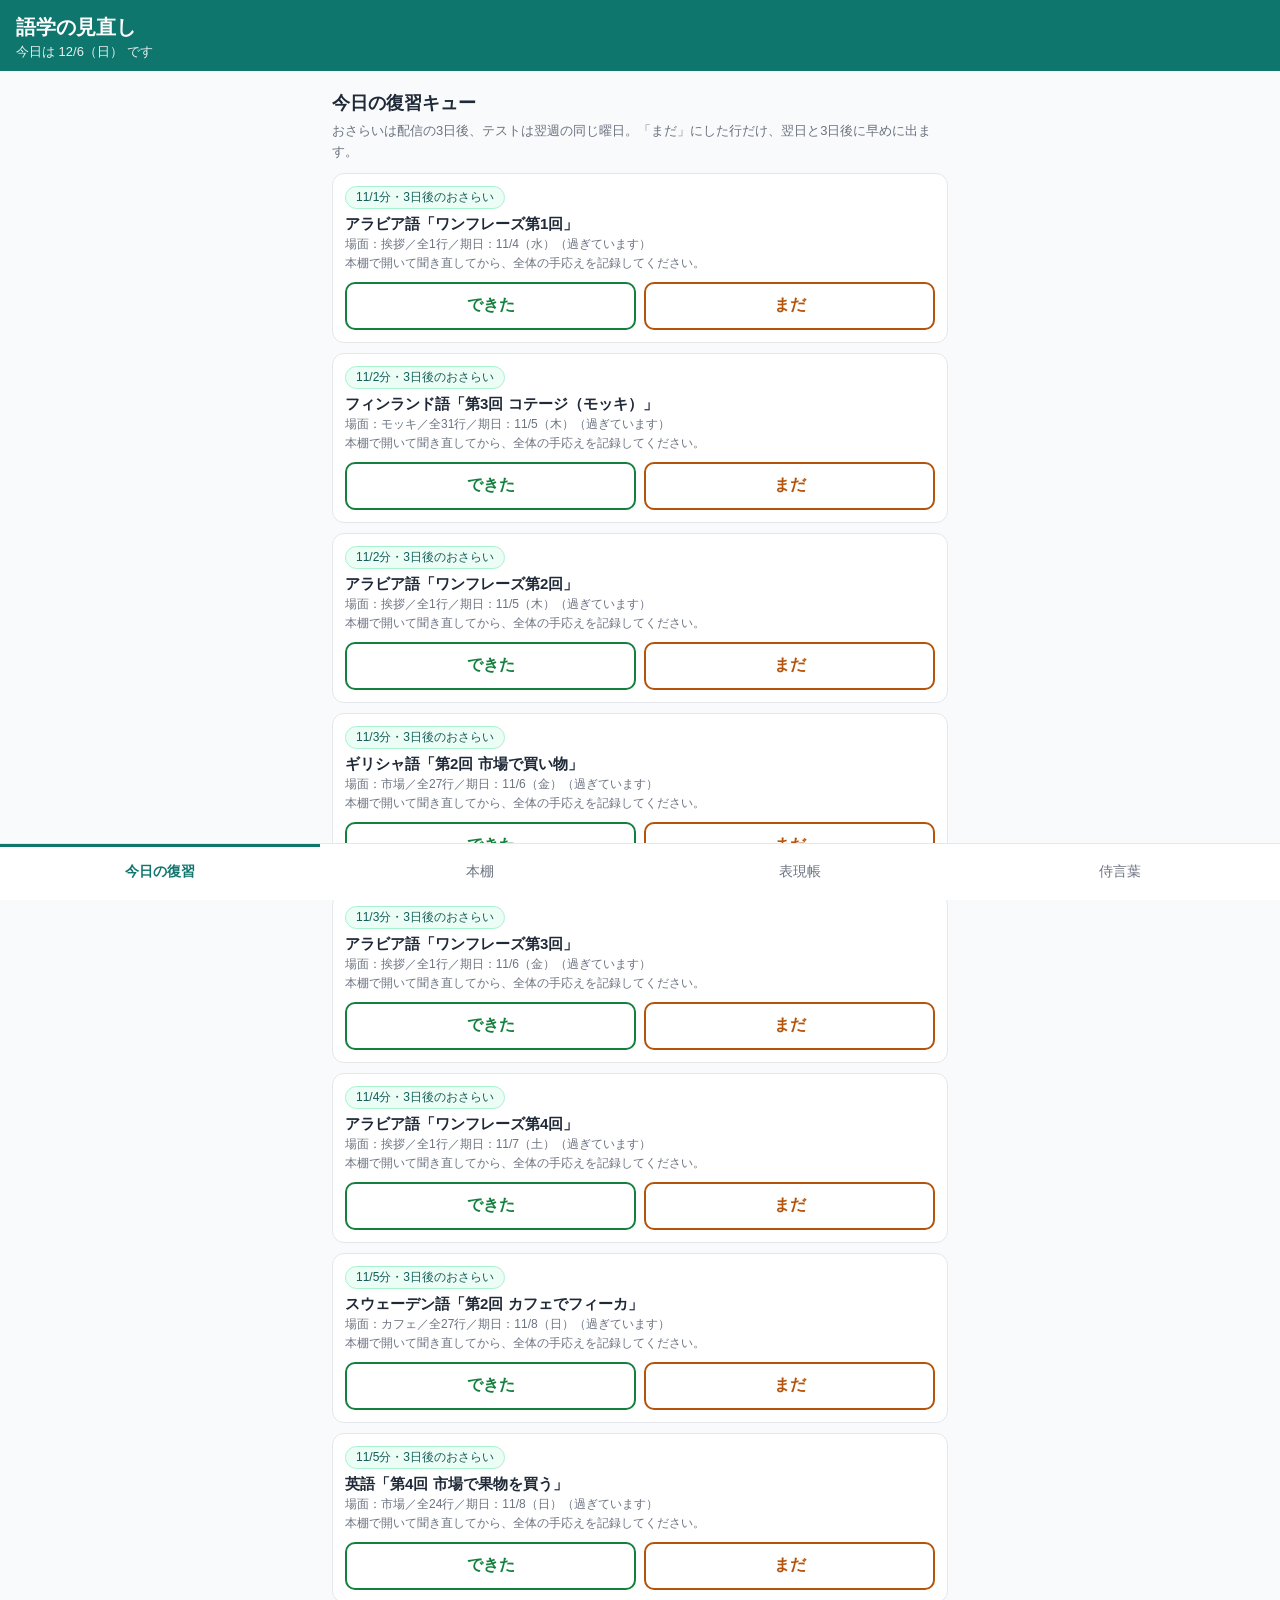
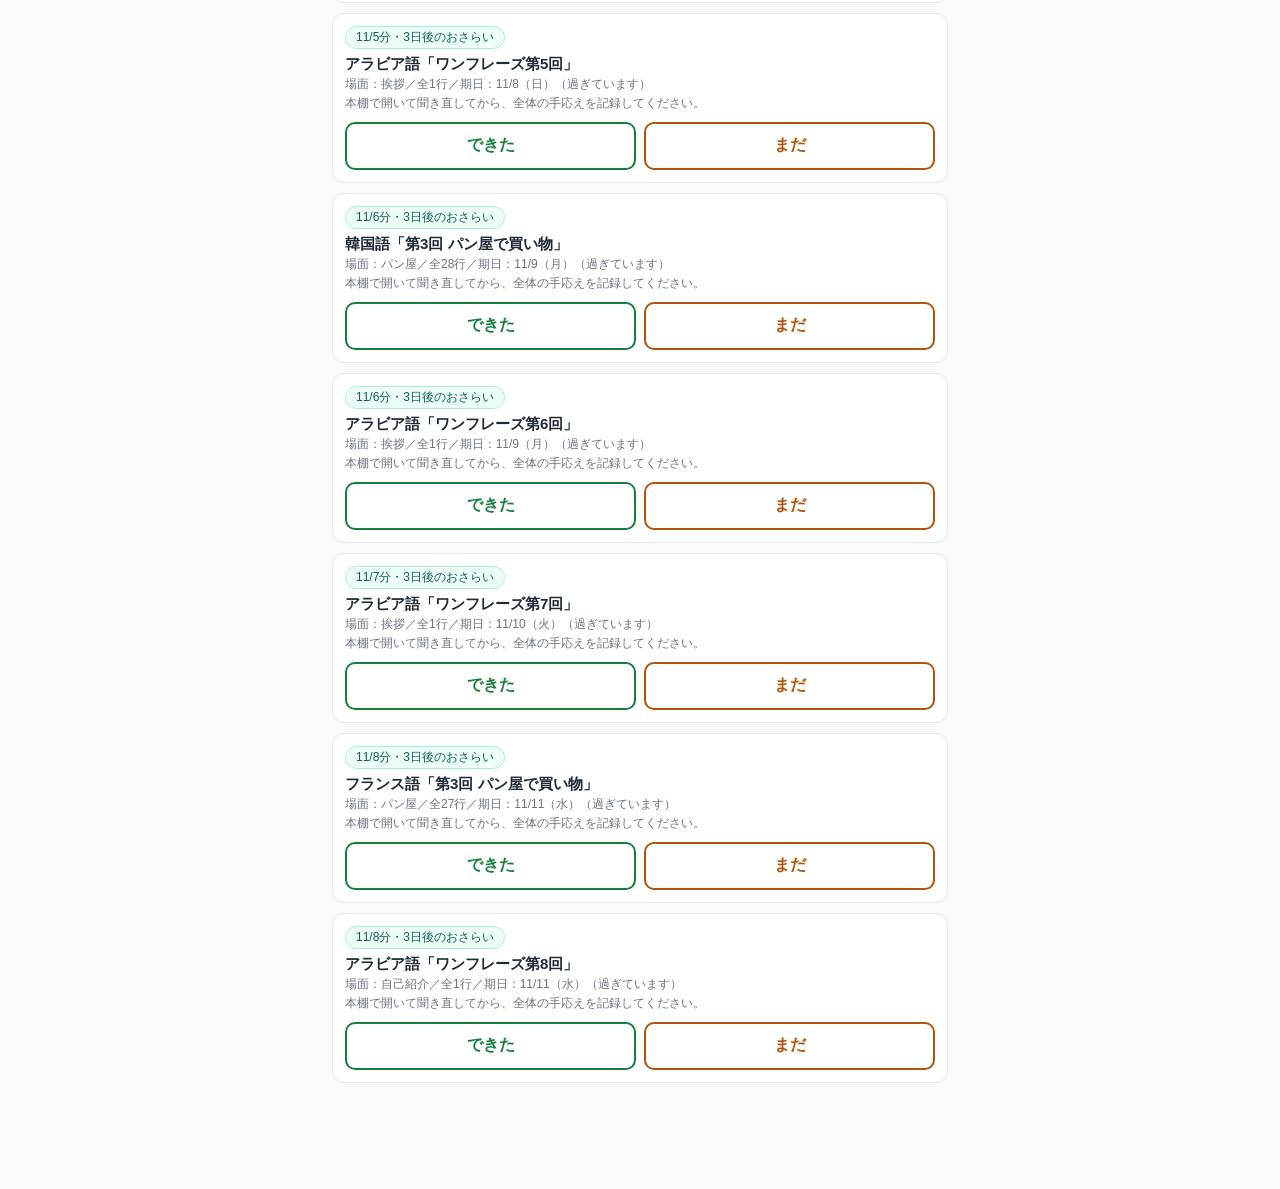
==== language-review/index.html @ 33067d28 "語学の見直しアプリ（PWA）フェーズ1を公開" ====
<!DOCTYPE html>
<html lang="ja">
<head>
<meta charset="UTF-8">
<meta name="viewport" content="width=device-width, initial-scale=1, viewport-fit=cover">
<title>語学の見直し</title>
<meta name="theme-color" content="#0f766e">
<link rel="manifest" href="manifest.webmanifest">
<link rel="icon" type="image/svg+xml" href="icons/icon.svg">
<link rel="apple-touch-icon" href="icons/icon.svg">
<link rel="stylesheet" href="style.css">
</head>
<body>
<header class="app-header">
  <h1>語学の見直し</h1>
  <p id="today-label" class="today-label"></p>
</header>

<main id="main">
  <!-- 1. 今日の復習キュー -->
  <section id="view-queue" class="view">
    <h2>今日の復習キュー</h2>
    <p class="hint">おさらいは配信の3日後、テストは翌週の同じ曜日。「まだ」にした行だけ、翌日と3日後に早めに出ます。</p>
    <div id="queue-list"></div>
  </section>

  <!-- 2. 本棚 -->
  <section id="view-shelf" class="view" hidden>
    <div id="shelf-list"></div>
    <div id="episode-detail" hidden></div>
  </section>

  <!-- 3. 表現帳 -->
  <section id="view-phrases" class="view" hidden>
    <h2>表現帳</h2>
    <div class="filters">
      <label>言語
        <select id="filter-lang"></select>
      </label>
      <label class="check">
        <input type="checkbox" id="filter-mistakes"> 間違えた物だけ
      </label>
    </div>
    <p id="phrases-count" class="hint"></p>
    <div id="phrases-list"></div>
  </section>

  <!-- 4. 侍言葉コーナー -->
  <section id="view-samurai" class="view" hidden>
    <h2>侍言葉コーナー</h2>
    <p class="hint">13言語の枠とは別のお楽しみ。江戸時代の武士の言葉を、少しずつ。</p>

    <article class="card">
      <h3>第1回 「上様（うえさま）」</h3>
      <p><strong>意味：</strong>将軍や主君への、敬った呼びかけ。今の言葉なら「将軍様」に近いけれど、それより一段と丁寧で、身分がはっきり分かれていた時代の言葉です。</p>
      <p><strong>時代背景：</strong>江戸時代は身分の社会。将軍は特別な存在で、家臣でも直接名前を呼ぶことはなく、「上様」と呼びました。誰に何と言うかで、その人の立場が分かる時代だったのです。</p>
      <p><strong>『暴れん坊将軍』では：</strong>徳川吉宗は普段、「徳田新之助（とくだ しんのすけ）」として町に紛れています。正体を知る者だけが「上様」と呼ぶので、正体が割れる場面でこの一言が出ると、ぐっと盛り上がります。</p>
    </article>

    <article class="card">
      <h3>「ござる」の話</h3>
      <p>「ござる」の元は「御座る（ござる）」＝「ある・いる」の丁寧な言い方。今の「ございます」は、この流れの子孫です。</p>
      <p>覚える変換は1つだけ：<strong>「です」→「でござる」</strong>。たとえば「私です」→「拙者（せっしゃ）でござる」。これだけで侍っぽく聞こえます。</p>
      <table class="conv">
        <tr><th>今の言葉</th><th>侍言葉</th></tr>
        <tr><td>私</td><td>拙者（せっしゃ）</td></tr>
        <tr><td>です</td><td>〜でござる</td></tr>
        <tr><td>ありがとう</td><td>かたじけない</td></tr>
        <tr><td>承知しました</td><td>御意（ぎょい）</td></tr>
        <tr><td>申し訳ない</td><td>面目ない（めんぼくない）</td></tr>
      </table>
      <p class="hint">※ 今知られている侍言葉の形は、時代劇やアニメが様式化した型も大きいです。本物の江戸の書き言葉は「候文（そうろうぶん）」といって、「〜に候」が基本でした。</p>
    </article>
  </section>
</main>

<nav class="tabbar">
  <button data-tab="queue" class="tab active">今日の復習</button>
  <button data-tab="shelf" class="tab">本棚</button>
  <button data-tab="phrases" class="tab">表現帳</button>
  <button data-tab="samurai" class="tab">侍言葉</button>
</nav>

<script src="data.js"></script>
<script src="app.js"></script>
<script>
if ("serviceWorker" in navigator) {
  window.addEventListener("load", function () {
    navigator.serviceWorker.register("sw.js").catch(function () { /* 登録できなくてもアプリは動く */ });
  });
}
</script>
</body>
</html>
---- language-review/style.css ----
/* 語学の見直しアプリ（フェーズ1）モバイル優先の素朴なCSS */
:root {
  --teal: #0f766e;
  --teal-dark: #115e59;
  --ok: #15803d;
  --mada: #b45309;
  --ink: #1f2937;
  --sub: #6b7280;
  --line: #e5e7eb;
  --bg: #f9fafb;
  --card: #ffffff;
}
* { box-sizing: border-box; }
html, body { margin: 0; padding: 0; }
body {
  font-family: -apple-system, "Hiragino Kaku Gothic ProN", "Noto Sans JP", sans-serif;
  color: var(--ink);
  background: var(--bg);
  -webkit-text-size-adjust: 100%;
}
.app-header {
  background: var(--teal);
  color: #fff;
  padding: 14px 16px 10px;
  position: sticky; top: 0; z-index: 5;
}
.app-header h1 { font-size: 20px; margin: 0; }
.today-label { margin: 2px 0 0; font-size: 13px; opacity: .9; }
main {
  max-width: 640px;
  margin: 0 auto;
  padding: 12px 12px 96px;
}
.view h2 { font-size: 18px; margin: 8px 0 6px; }
.hint { color: var(--sub); font-size: 13px; line-height: 1.6; margin: 4px 0 10px; }
.card, .qitem, .ep-row, .phrase-row, .line-row {
  background: var(--card);
  border: 1px solid var(--line);
  border-radius: 12px;
  padding: 12px;
  margin-bottom: 10px;
}
.card h3 { margin: 0 0 8px; font-size: 16px; }
.card p { line-height: 1.7; font-size: 14px; margin: 6px 0; }
.reason {
  display: inline-block;
  background: #ecfdf5;
  color: var(--teal-dark);
  border: 1px solid #a7f3d0;
  border-radius: 999px;
  padding: 2px 10px;
  font-size: 12px;
  margin-bottom: 6px;
}
.reason.weak { background: #fffbeb; border-color: #fde68a; color: #92400e; }
.q-title { font-weight: 700; font-size: 15px; }
.q-text { font-size: 16px; line-height: 1.6; margin: 4px 0; }
.q-ja { color: var(--sub); font-size: 14px; }
.q-meta { color: var(--sub); font-size: 12px; margin-top: 2px; }
.mark-btns { display: flex; gap: 8px; margin-top: 10px; }
button.ok, button.mada {
  flex: 1;
  min-height: 48px;
  font-size: 16px;
  font-weight: 700;
  border-radius: 10px;
  border: 2px solid;
  background: #fff;
  cursor: pointer;
}
button.ok { color: var(--ok); border-color: var(--ok); }
button.mada { color: var(--mada); border-color: var(--mada); }
button.ok:active { background: #f0fdf4; }
button.mada:active { background: #fffbeb; }
.badge {
  display: inline-block; font-size: 12px; border-radius: 999px;
  padding: 1px 8px; border: 1px solid var(--line); color: var(--sub);
  vertical-align: middle;
}
.badge.ok { color: var(--ok); border-color: var(--ok); }
.badge.mada { color: var(--mada); border-color: var(--mada); }
.badge.done { color: var(--teal-dark); border-color: var(--teal); }
.lang-head { font-size: 16px; margin: 16px 0 8px; }
.ep-row { cursor: pointer; width: 100%; text-align: left; font: inherit; }
.ep-row .ep-title { font-weight: 700; font-size: 15px; }
.ep-row .ep-meta { color: var(--sub); font-size: 12px; margin-top: 2px; }
.back-btn {
  min-height: 44px; padding: 0 16px; font-size: 15px;
  border-radius: 10px; border: 1px solid var(--line); background: #fff;
  cursor: pointer; margin-bottom: 10px;
}
audio { width: 100%; margin: 8px 0 4px; }
.line-row .sp { font-weight: 700; color: var(--teal-dark); font-size: 13px; }
.line-row .tx { font-size: 16px; line-height: 1.6; }
.line-row .ja { color: var(--sub); font-size: 14px; }
.line-row .mark-btns button { min-height: 40px; font-size: 14px; }
.filters { display: flex; gap: 14px; align-items: center; flex-wrap: wrap; margin-bottom: 8px; }
.filters select {
  min-height: 44px; font-size: 15px; border-radius: 8px;
  border: 1px solid var(--line); background: #fff; padding: 0 8px;
}
.filters .check { font-size: 15px; display: flex; align-items: center; gap: 6px; min-height: 44px; }
.filters .check input { width: 22px; height: 22px; }
table.conv { border-collapse: collapse; width: 100%; margin: 8px 0; font-size: 14px; }
table.conv th, table.conv td { border: 1px solid var(--line); padding: 6px 8px; text-align: left; }
table.conv th { background: #f3f4f6; }
.empty {
  text-align: center; color: var(--sub); padding: 28px 12px;
  background: var(--card); border: 1px dashed var(--line); border-radius: 12px;
  line-height: 1.8;
}
.tabbar {
  position: fixed; left: 0; right: 0; bottom: 0;
  display: flex;
  background: #fff;
  border-top: 1px solid var(--line);
  padding-bottom: env(safe-area-inset-bottom);
  z-index: 10;
}
.tabbar .tab {
  flex: 1;
  min-height: 56px;
  border: none; background: none;
  font-size: 14px; color: var(--sub);
  cursor: pointer;
}
.tabbar .tab.active { color: var(--teal); font-weight: 700; box-shadow: inset 0 3px 0 var(--teal); }
[dir="rtl-text"] { unicode-bidi: plaintext; }
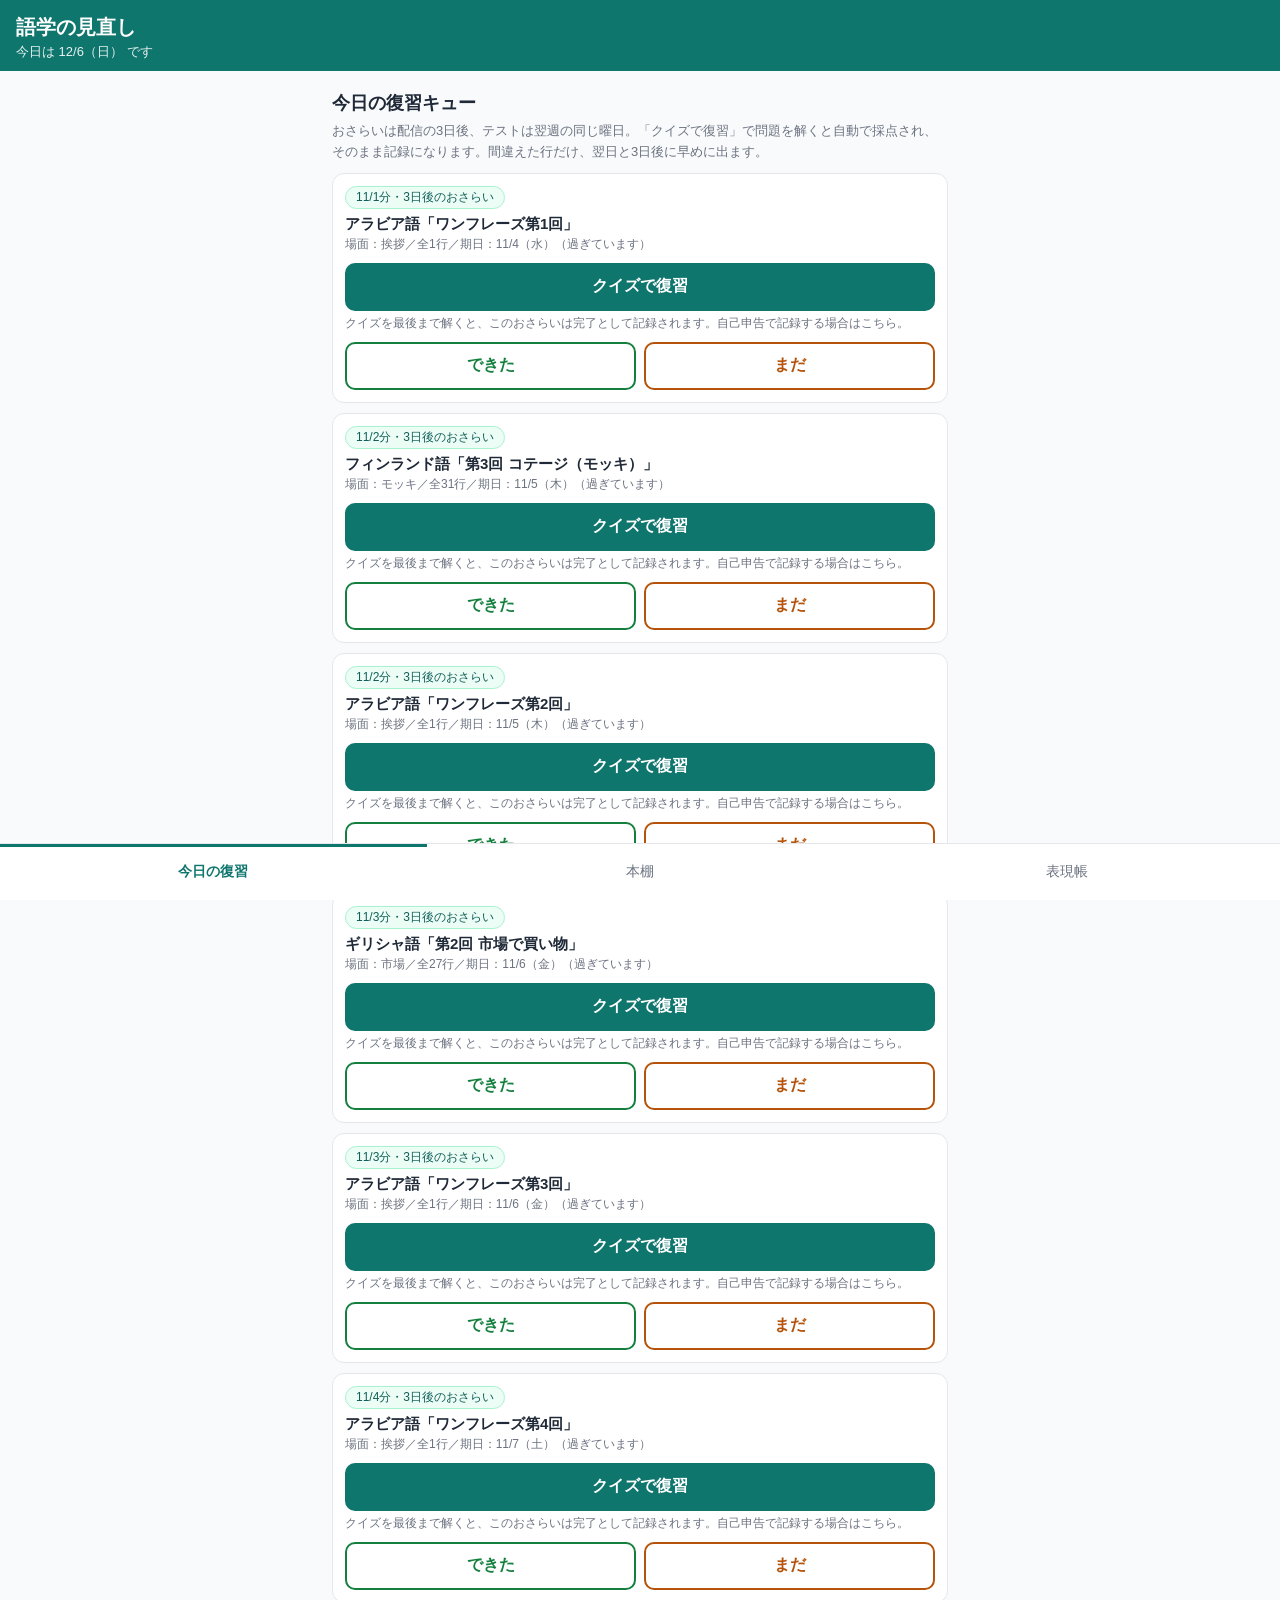
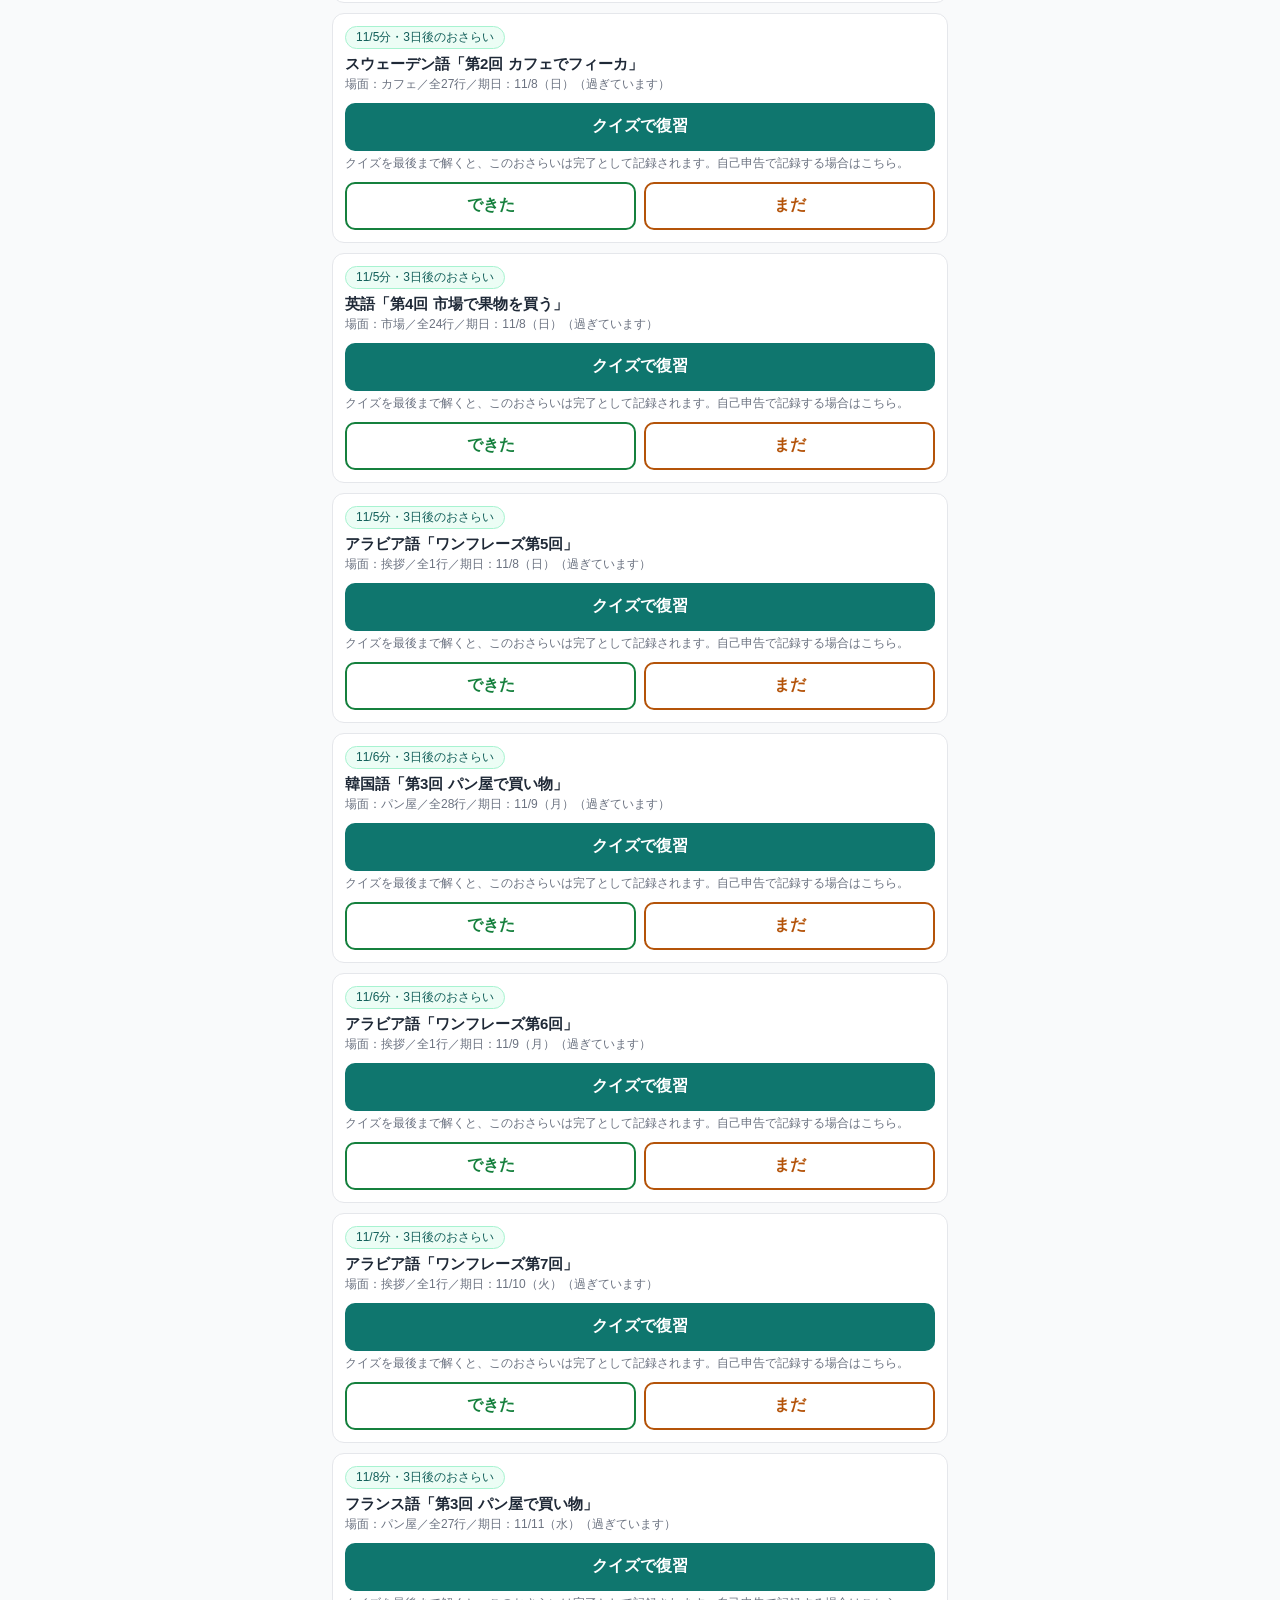
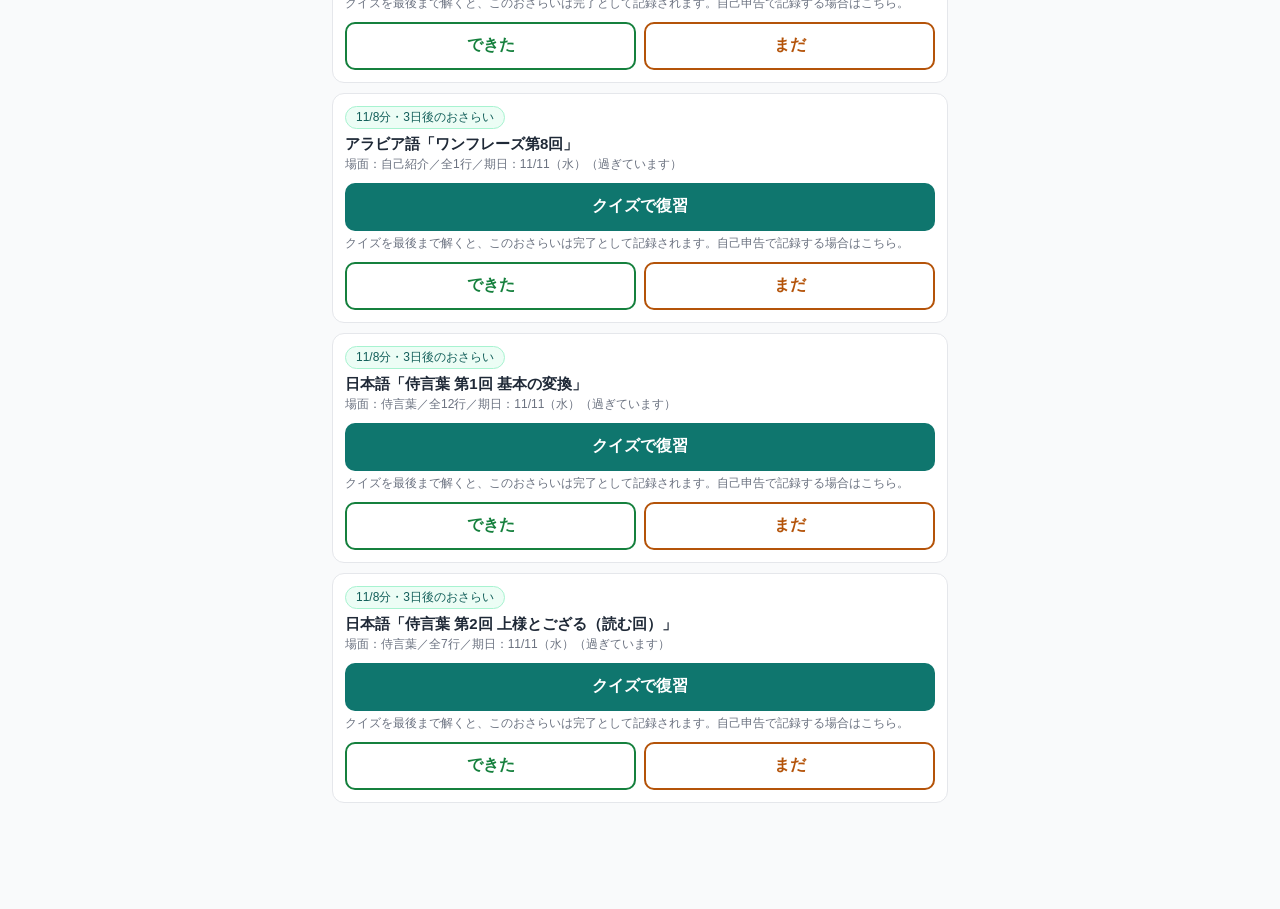
==== commit 568def58: "語学の見直しアプリ v3：自動クイズと自動採点、読み上げ、侍言葉を本棚へ" ====
--- a/language-review/index.html
+++ b/language-review/index.html
@@ -20,7 +20,7 @@
   <!-- 1. 今日の復習キュー -->
   <section id="view-queue" class="view">
     <h2>今日の復習キュー</h2>
-    <p class="hint">おさらいは配信の3日後、テストは翌週の同じ曜日。「まだ」にした行だけ、翌日と3日後に早めに出ます。</p>
+    <p class="hint">おさらいは配信の3日後、テストは翌週の同じ曜日。「クイズで復習」で問題を解くと自動で採点され、そのまま記録になります。間違えた行だけ、翌日と3日後に早めに出ます。</p>
     <div id="queue-list"></div>
   </section>
 
@@ -45,32 +45,9 @@
     <div id="phrases-list"></div>
   </section>
 
-  <!-- 4. 侍言葉コーナー -->
-  <section id="view-samurai" class="view" hidden>
-    <h2>侍言葉コーナー</h2>
-    <p class="hint">13言語の枠とは別のお楽しみ。江戸時代の武士の言葉を、少しずつ。</p>
-
-    <article class="card">
-      <h3>第1回 「上様（うえさま）」</h3>
-      <p><strong>意味：</strong>将軍や主君への、敬った呼びかけ。今の言葉なら「将軍様」に近いけれど、それより一段と丁寧で、身分がはっきり分かれていた時代の言葉です。</p>
-      <p><strong>時代背景：</strong>江戸時代は身分の社会。将軍は特別な存在で、家臣でも直接名前を呼ぶことはなく、「上様」と呼びました。誰に何と言うかで、その人の立場が分かる時代だったのです。</p>
-      <p><strong>『暴れん坊将軍』では：</strong>徳川吉宗は普段、「徳田新之助（とくだ しんのすけ）」として町に紛れています。正体を知る者だけが「上様」と呼ぶので、正体が割れる場面でこの一言が出ると、ぐっと盛り上がります。</p>
-    </article>
-
-    <article class="card">
-      <h3>「ござる」の話</h3>
-      <p>「ござる」の元は「御座る（ござる）」＝「ある・いる」の丁寧な言い方。今の「ございます」は、この流れの子孫です。</p>
-      <p>覚える変換は1つだけ：<strong>「です」→「でござる」</strong>。たとえば「私です」→「拙者（せっしゃ）でござる」。これだけで侍っぽく聞こえます。</p>
-      <table class="conv">
-        <tr><th>今の言葉</th><th>侍言葉</th></tr>
-        <tr><td>私</td><td>拙者（せっしゃ）</td></tr>
-        <tr><td>です</td><td>〜でござる</td></tr>
-        <tr><td>ありがとう</td><td>かたじけない</td></tr>
-        <tr><td>承知しました</td><td>御意（ぎょい）</td></tr>
-        <tr><td>申し訳ない</td><td>面目ない（めんぼくない）</td></tr>
-      </table>
-      <p class="hint">※ 今知られている侍言葉の形は、時代劇やアニメが様式化した型も大きいです。本物の江戸の書き言葉は「候文（そうろうぶん）」といって、「〜に候」が基本でした。</p>
-    </article>
+  <!-- 4. クイズ -->
+  <section id="view-quiz" class="view" hidden>
+    <div id="quiz-box"></div>
   </section>
 </main>
 
@@ -78,7 +55,6 @@
   <button data-tab="queue" class="tab active">今日の復習</button>
   <button data-tab="shelf" class="tab">本棚</button>
   <button data-tab="phrases" class="tab">表現帳</button>
-  <button data-tab="samurai" class="tab">侍言葉</button>
 </nav>
 
 <script src="data.js"></script>
--- a/language-review/style.css
+++ b/language-review/style.css
@@ -126,3 +126,62 @@
 }
 .tabbar .tab.active { color: var(--teal); font-weight: 700; box-shadow: inset 0 3px 0 var(--teal); }
 [dir="rtl-text"] { unicode-bidi: plaintext; }
+
+/* ---------- v3：クイズと読み上げ ---------- */
+.q-actions { margin: 10px 0 4px; }
+.quiz-btn {
+  min-height: 48px; width: 100%;
+  font-size: 16px; font-weight: 700;
+  color: #fff; background: var(--teal);
+  border: none; border-radius: 10px; cursor: pointer;
+}
+.quiz-btn:active { background: var(--teal-dark); }
+button.speak-btn {
+  border: 1px solid var(--line); background: #fff; border-radius: 999px;
+  min-width: 36px; min-height: 36px; font-size: 16px; cursor: pointer;
+  vertical-align: middle; padding: 2px 6px;
+}
+.quiz-head {
+  display: flex; align-items: center; gap: 12px;
+  font-size: 14px; color: var(--sub); margin: 6px 0 2px;
+}
+.quiz-head .quiz-quit {
+  margin-left: auto; min-height: 36px; padding: 0 12px;
+  border: 1px solid var(--line); background: #fff; border-radius: 8px;
+  font-size: 13px; color: var(--sub); cursor: pointer;
+}
+.quiz-title { font-weight: 700; font-size: 15px; margin-bottom: 10px; }
+.q-kind { color: var(--teal-dark); font-weight: 700; font-size: 14px; margin: 10px 0 6px; }
+.q-prompt { font-size: 19px; line-height: 1.6; margin: 6px 0 12px; }
+.options { display: flex; flex-direction: column; gap: 8px; }
+.opt-btn {
+  min-height: 52px; padding: 10px 12px; text-align: left;
+  font-size: 16px; line-height: 1.5;
+  background: var(--card); border: 2px solid var(--line); border-radius: 10px;
+  cursor: pointer; font: inherit;
+}
+.opt-btn.correct { border-color: var(--ok); background: #f0fdf4; }
+.opt-btn.wrong { border-color: #dc2626; background: #fef2f2; }
+.opt-btn:disabled { cursor: default; opacity: .85; }
+.feedback {
+  margin-top: 14px; border-radius: 12px; padding: 12px;
+  border: 1px solid var(--line); background: var(--card);
+}
+.feedback.good { border-color: var(--ok); background: #f0fdf4; }
+.feedback.bad { border-color: #fde68a; background: #fffbeb; }
+.fb-msg { font-weight: 700; font-size: 17px; margin-bottom: 6px; }
+.fb-line { font-size: 16px; line-height: 1.6; }
+.fb-line .ja, .feedback .ja { color: var(--sub); font-size: 14px; }
+.order-answer, .order-pool {
+  display: flex; flex-wrap: wrap; gap: 8px; align-items: center;
+  min-height: 52px; padding: 8px; margin-bottom: 10px;
+  border: 1px dashed var(--line); border-radius: 10px; background: var(--card);
+}
+.order-pool { border-style: solid; }
+.chip {
+  min-height: 44px; padding: 6px 14px; font-size: 16px;
+  border: 2px solid var(--teal); color: var(--teal-dark);
+  background: #fff; border-radius: 999px; cursor: pointer; font: inherit;
+}
+.chip.placed { background: var(--teal); color: #fff; }
+.quiz-score { font-size: 20px; font-weight: 700; }
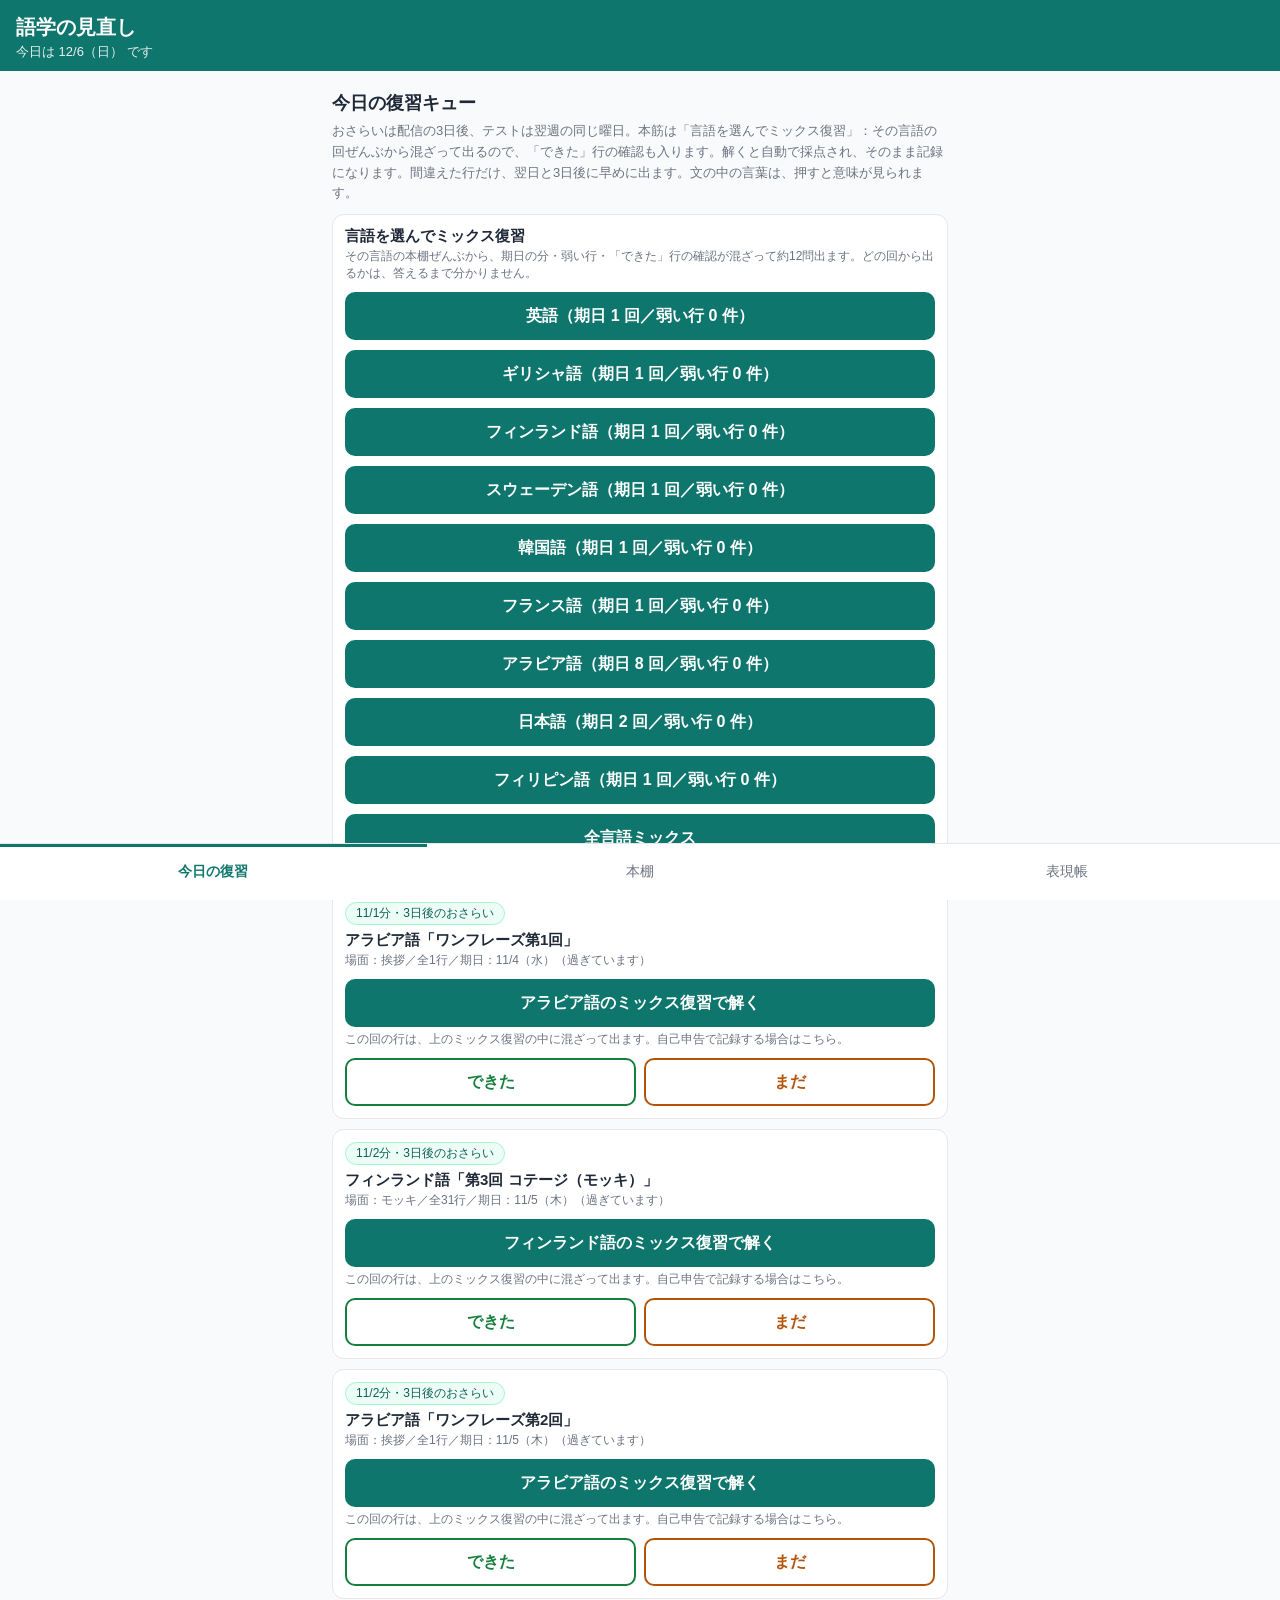
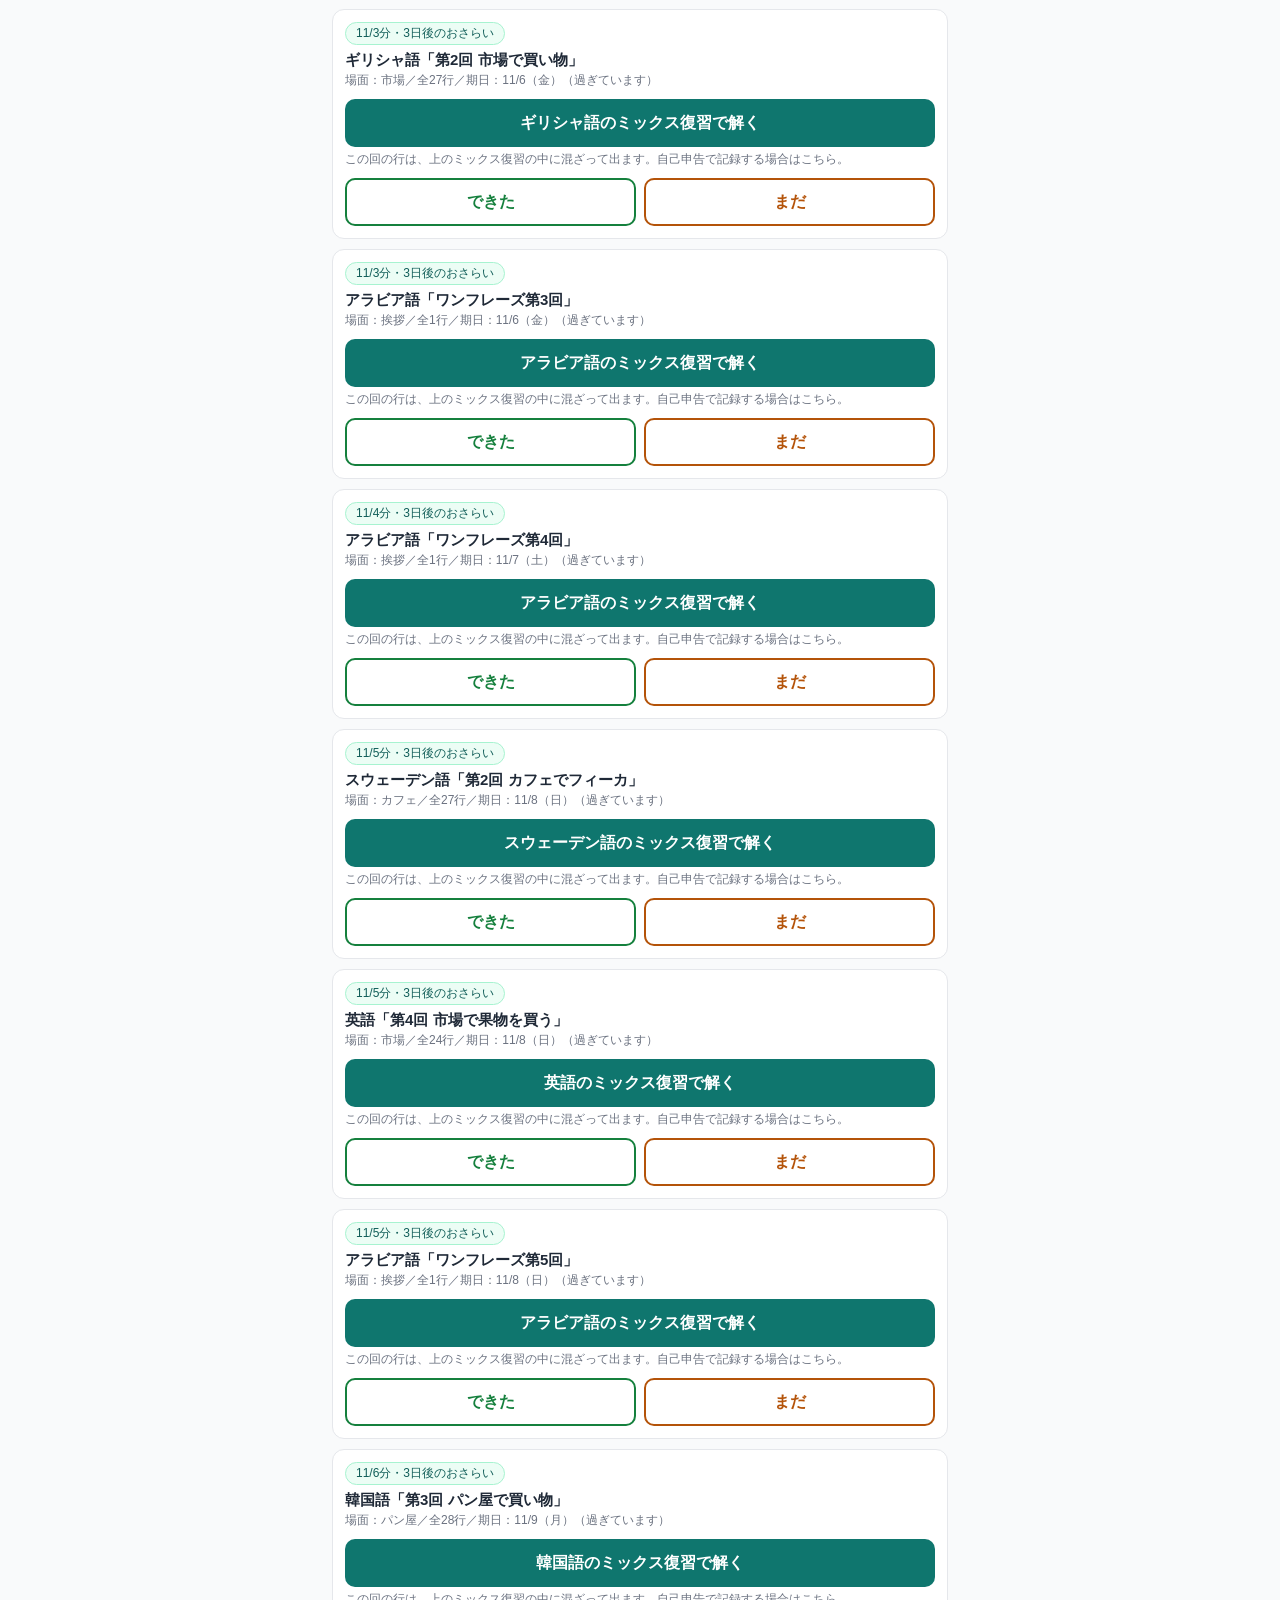
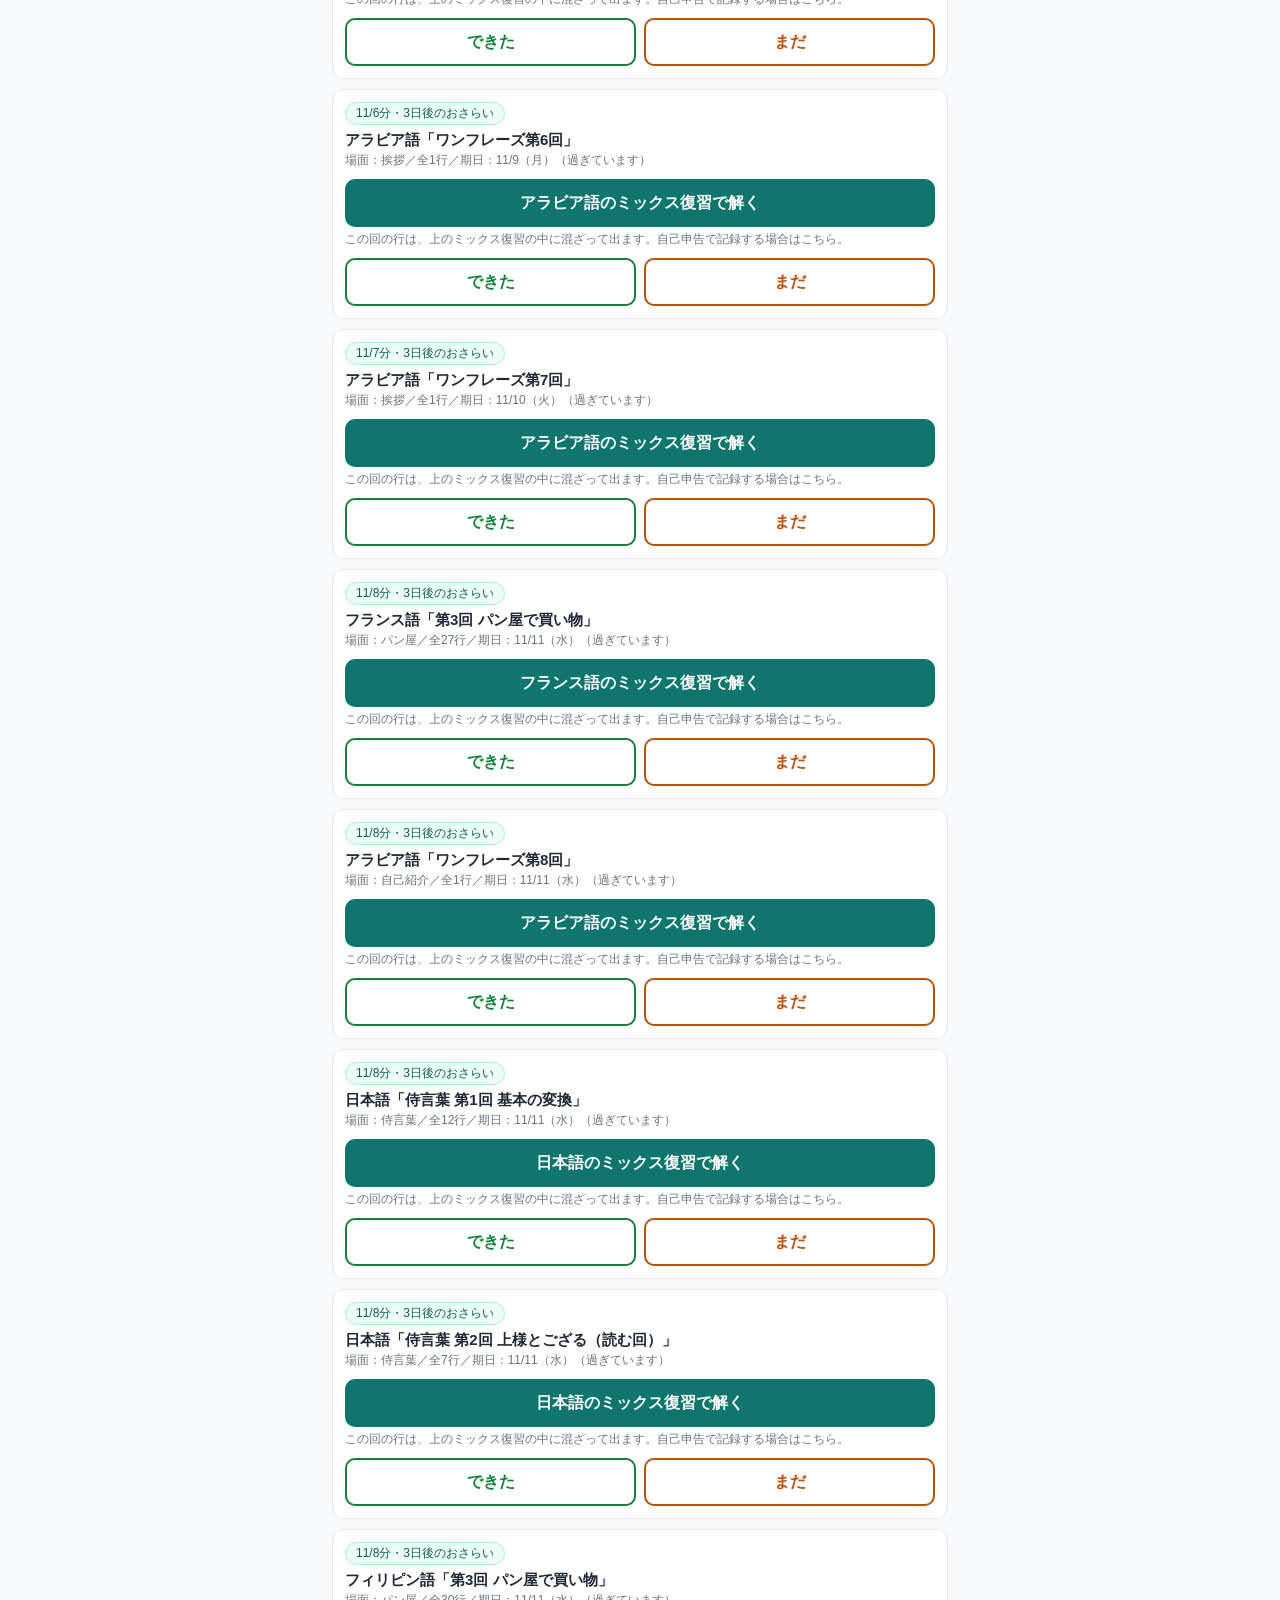
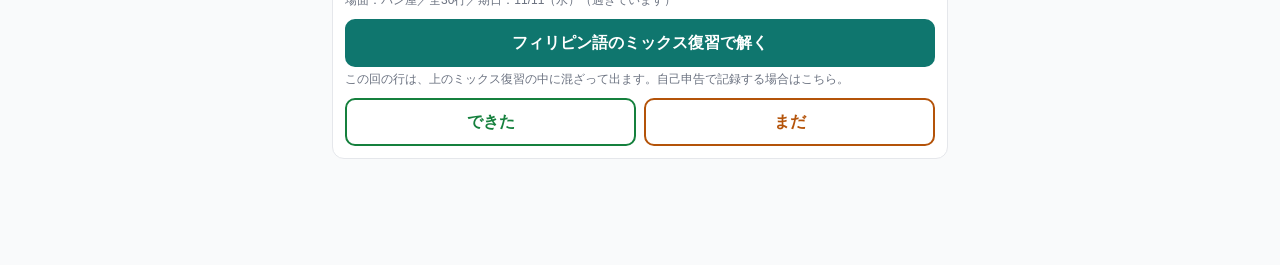
==== commit 9c7574a6: "見直しアプリv4：打つ形式・ランダム出題・単語タップ訳を追加" ====
--- a/language-review/index.html
+++ b/language-review/index.html
@@ -20,7 +20,7 @@
   <!-- 1. 今日の復習キュー -->
   <section id="view-queue" class="view">
     <h2>今日の復習キュー</h2>
-    <p class="hint">おさらいは配信の3日後、テストは翌週の同じ曜日。「クイズで復習」で問題を解くと自動で採点され、そのまま記録になります。間違えた行だけ、翌日と3日後に早めに出ます。</p>
+    <p class="hint">おさらいは配信の3日後、テストは翌週の同じ曜日。本筋は「言語を選んでミックス復習」：その言語の回ぜんぶから混ざって出るので、「できた」行の確認も入ります。解くと自動で採点され、そのまま記録になります。間違えた行だけ、翌日と3日後に早めに出ます。文の中の言葉は、押すと意味が見られます。</p>
     <div id="queue-list"></div>
   </section>
 
--- a/language-review/style.css
+++ b/language-review/style.css
@@ -185,3 +185,31 @@
 }
 .chip.placed { background: var(--teal); color: #fff; }
 .quiz-score { font-size: 20px; font-weight: 700; }
+
+/* ---------- v4：入力形式・ペア合わせ・単語グロス ---------- */
+.type-input {
+  width: 100%; min-height: 52px; font-size: 18px; padding: 10px 12px;
+  border: 2px solid var(--line); border-radius: 10px; margin: 6px 0 4px; font: inherit;
+  background: var(--card); color: var(--ink);
+}
+.type-input:focus { border-color: var(--teal); outline: none; }
+.fb-answer { font-size: 17px; font-weight: 700; margin: 4px 0; }
+.match-cols { display: flex; gap: 10px; }
+.match-col { flex: 1; display: flex; flex-direction: column; gap: 8px; }
+.match-btn {
+  min-height: 52px; padding: 10px; font-size: 15px; line-height: 1.5; text-align: left;
+  background: var(--card); border: 2px solid var(--line); border-radius: 10px;
+  cursor: pointer; font: inherit; color: var(--ink);
+}
+.match-btn.selected { border-color: var(--teal); background: #ecfdf5; }
+.match-btn.matched { border-color: var(--ok); background: #f0fdf4; opacity: .75; cursor: default; }
+.match-btn.wrong { border-color: #dc2626; background: #fef2f2; }
+.gloss-word { border-bottom: 1px dotted var(--teal); cursor: pointer; }
+.gloss-pop {
+  position: absolute; z-index: 50; max-width: 260px;
+  background: #111827; color: #fff; border-radius: 10px; padding: 8px 12px;
+  box-shadow: 0 8px 24px rgba(0,0,0,.35); line-height: 1.5;
+}
+.gp-word { font-weight: 700; font-size: 16px; }
+.gp-reading { font-size: 13px; opacity: .85; }
+.gp-ja { font-size: 14px; }
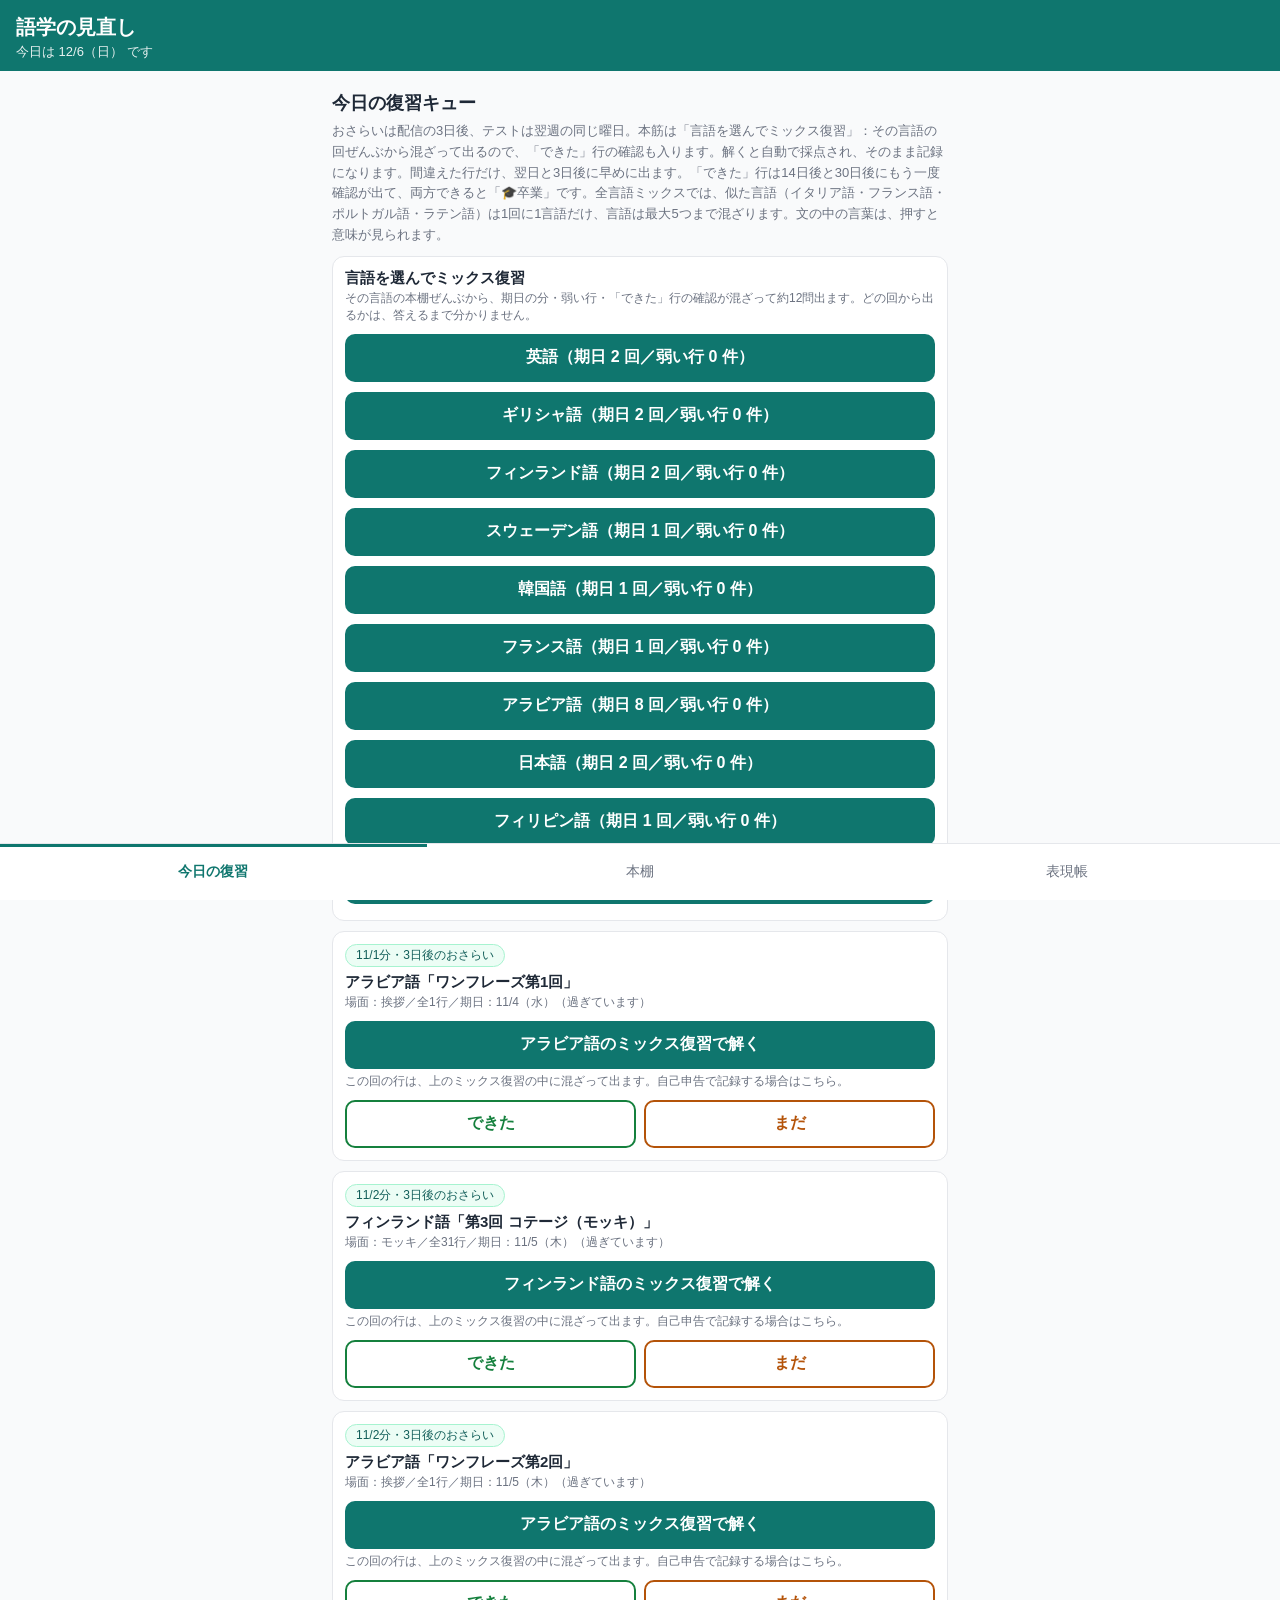
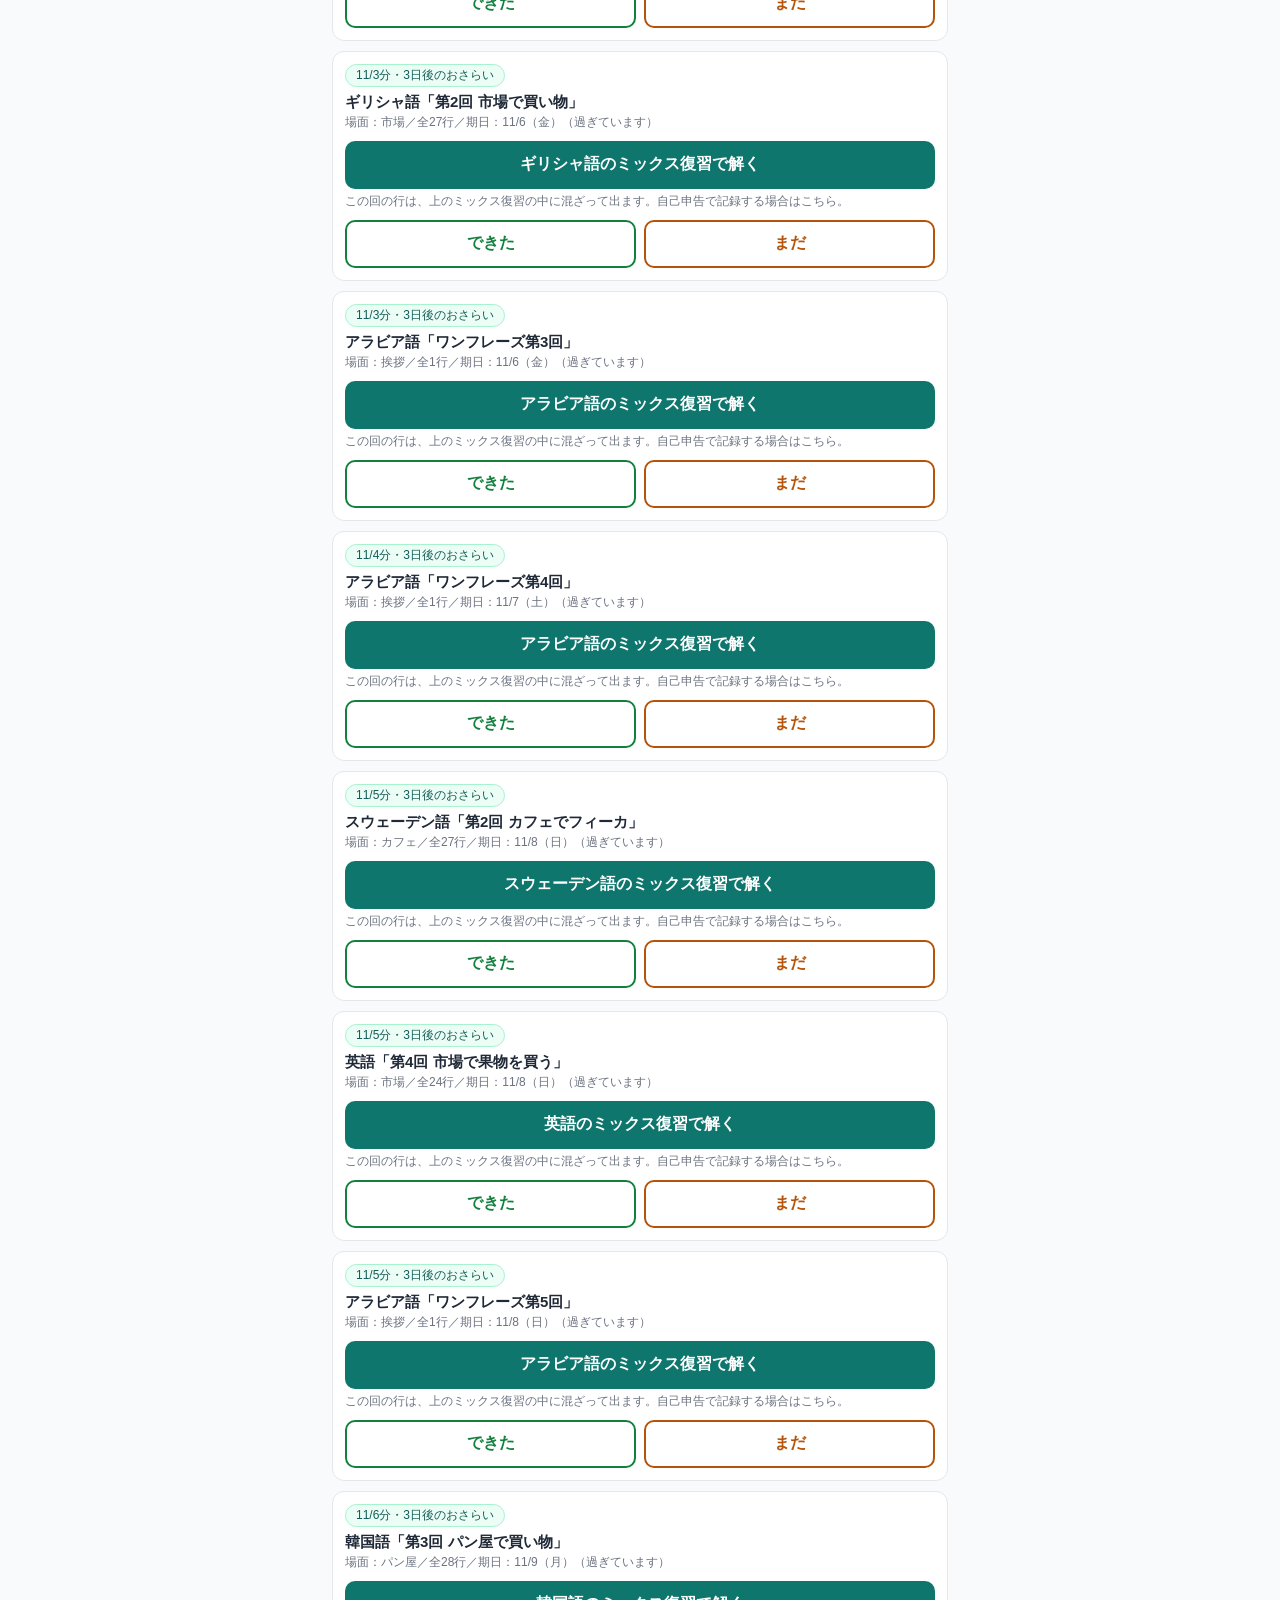
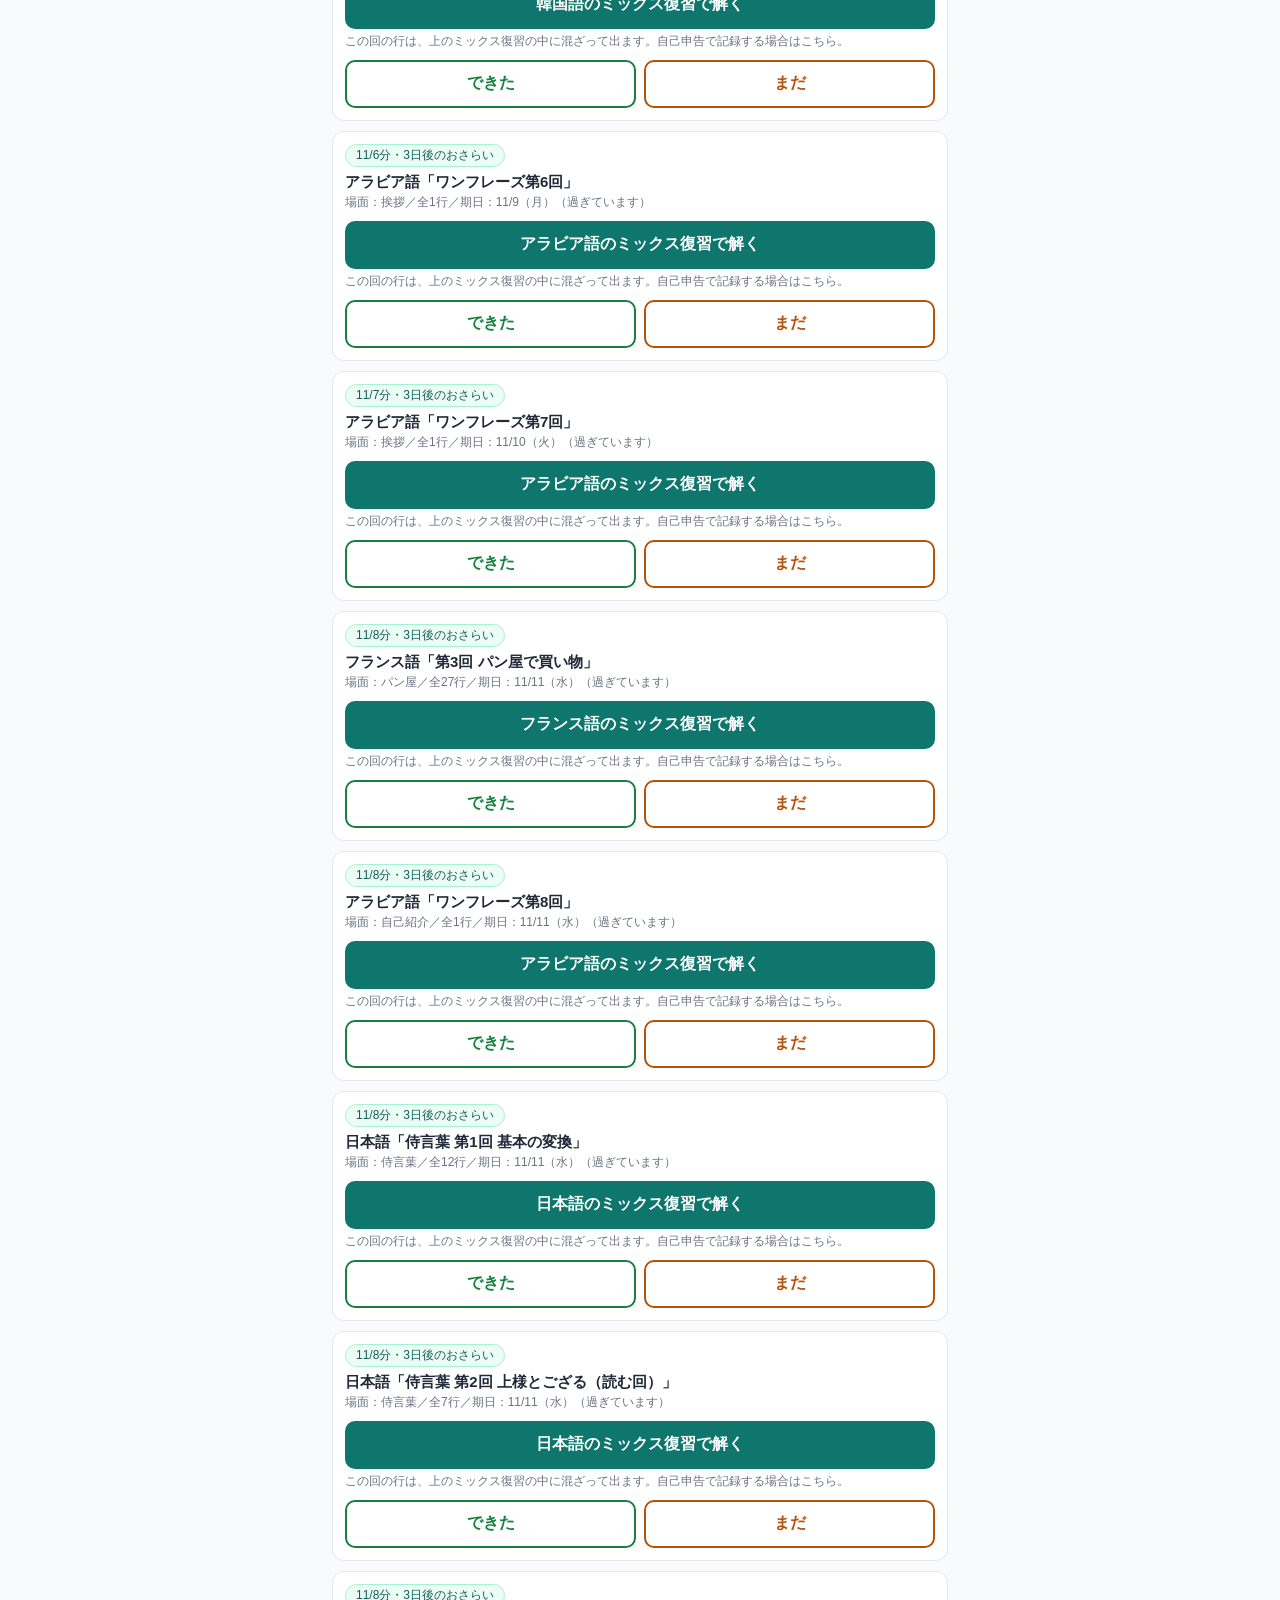
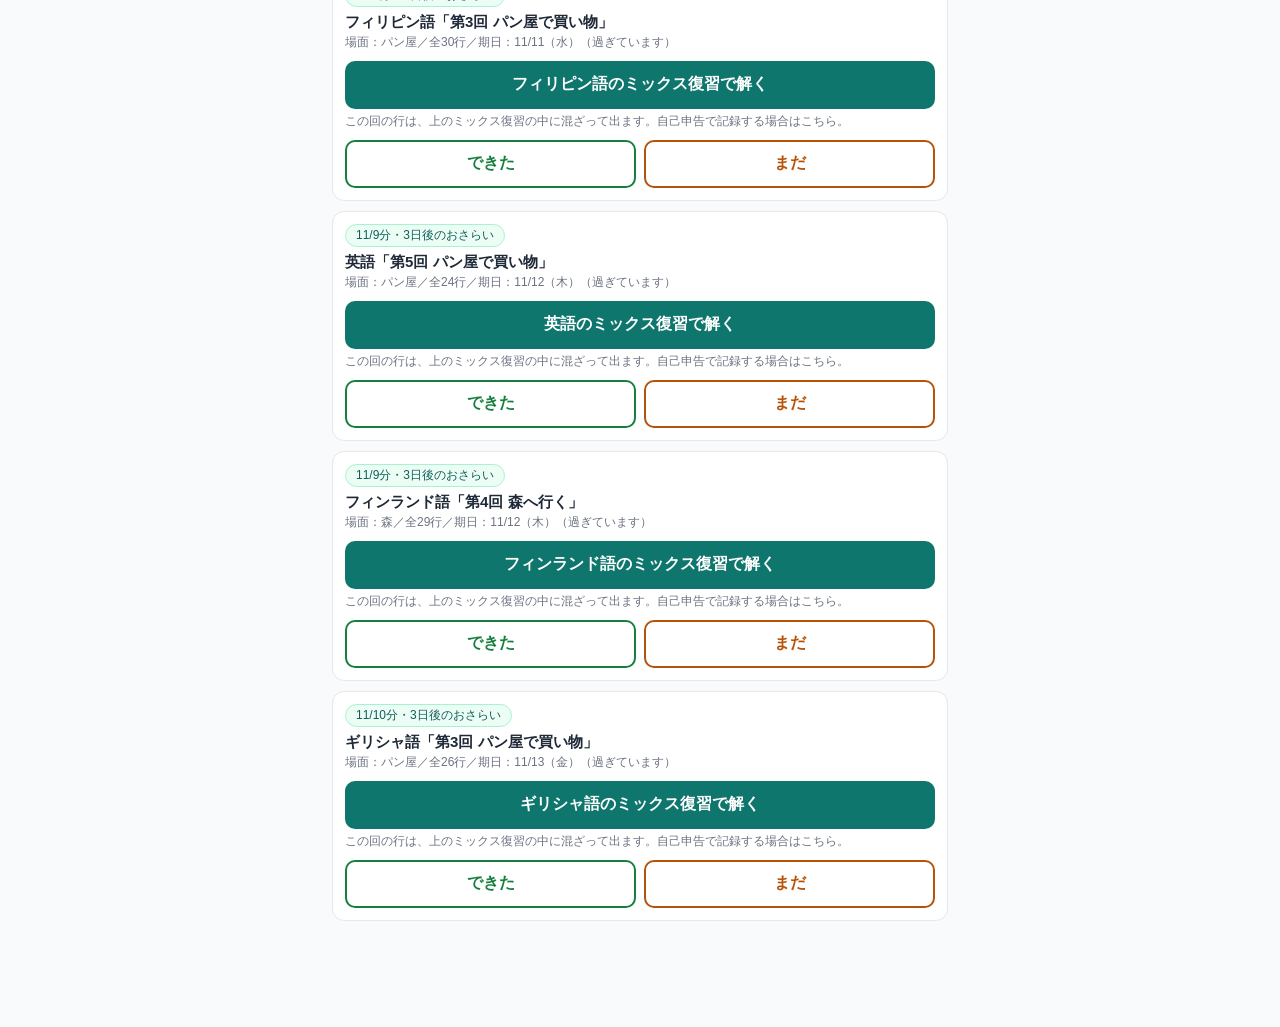
==== commit 7b0baa3f: "見直しアプリv5：卒業テール／類似度ルール／聞いて打つ（無効化）" ====
--- a/language-review/index.html
+++ b/language-review/index.html
@@ -20,7 +20,7 @@
   <!-- 1. 今日の復習キュー -->
   <section id="view-queue" class="view">
     <h2>今日の復習キュー</h2>
-    <p class="hint">おさらいは配信の3日後、テストは翌週の同じ曜日。本筋は「言語を選んでミックス復習」：その言語の回ぜんぶから混ざって出るので、「できた」行の確認も入ります。解くと自動で採点され、そのまま記録になります。間違えた行だけ、翌日と3日後に早めに出ます。文の中の言葉は、押すと意味が見られます。</p>
+    <p class="hint">おさらいは配信の3日後、テストは翌週の同じ曜日。本筋は「言語を選んでミックス復習」：その言語の回ぜんぶから混ざって出るので、「できた」行の確認も入ります。解くと自動で採点され、そのまま記録になります。間違えた行だけ、翌日と3日後に早めに出ます。「できた」行は14日後と30日後にもう一度確認が出て、両方できると「🎓卒業」です。全言語ミックスでは、似た言語（イタリア語・フランス語・ポルトガル語・ラテン語）は1回に1言語だけ、言語は最大5つまで混ざります。文の中の言葉は、押すと意味が見られます。</p>
     <div id="queue-list"></div>
   </section>
 
--- a/language-review/style.css
+++ b/language-review/style.css
@@ -53,6 +53,7 @@
   margin-bottom: 6px;
 }
 .reason.weak { background: #fffbeb; border-color: #fde68a; color: #92400e; }
+.reason.tail { background: #fdf4ff; border-color: #f0abfc; color: #86198f; }
 .q-title { font-weight: 700; font-size: 15px; }
 .q-text { font-size: 16px; line-height: 1.6; margin: 4px 0; }
 .q-ja { color: var(--sub); font-size: 14px; }
@@ -80,6 +81,7 @@
 .badge.ok { color: var(--ok); border-color: var(--ok); }
 .badge.mada { color: var(--mada); border-color: var(--mada); }
 .badge.done { color: var(--teal-dark); border-color: var(--teal); }
+.badge.grad { color: #b45309; border-color: #d97706; background: #fffbeb; }
 .lang-head { font-size: 16px; margin: 16px 0 8px; }
 .ep-row { cursor: pointer; width: 100%; text-align: left; font: inherit; }
 .ep-row .ep-title { font-weight: 700; font-size: 15px; }
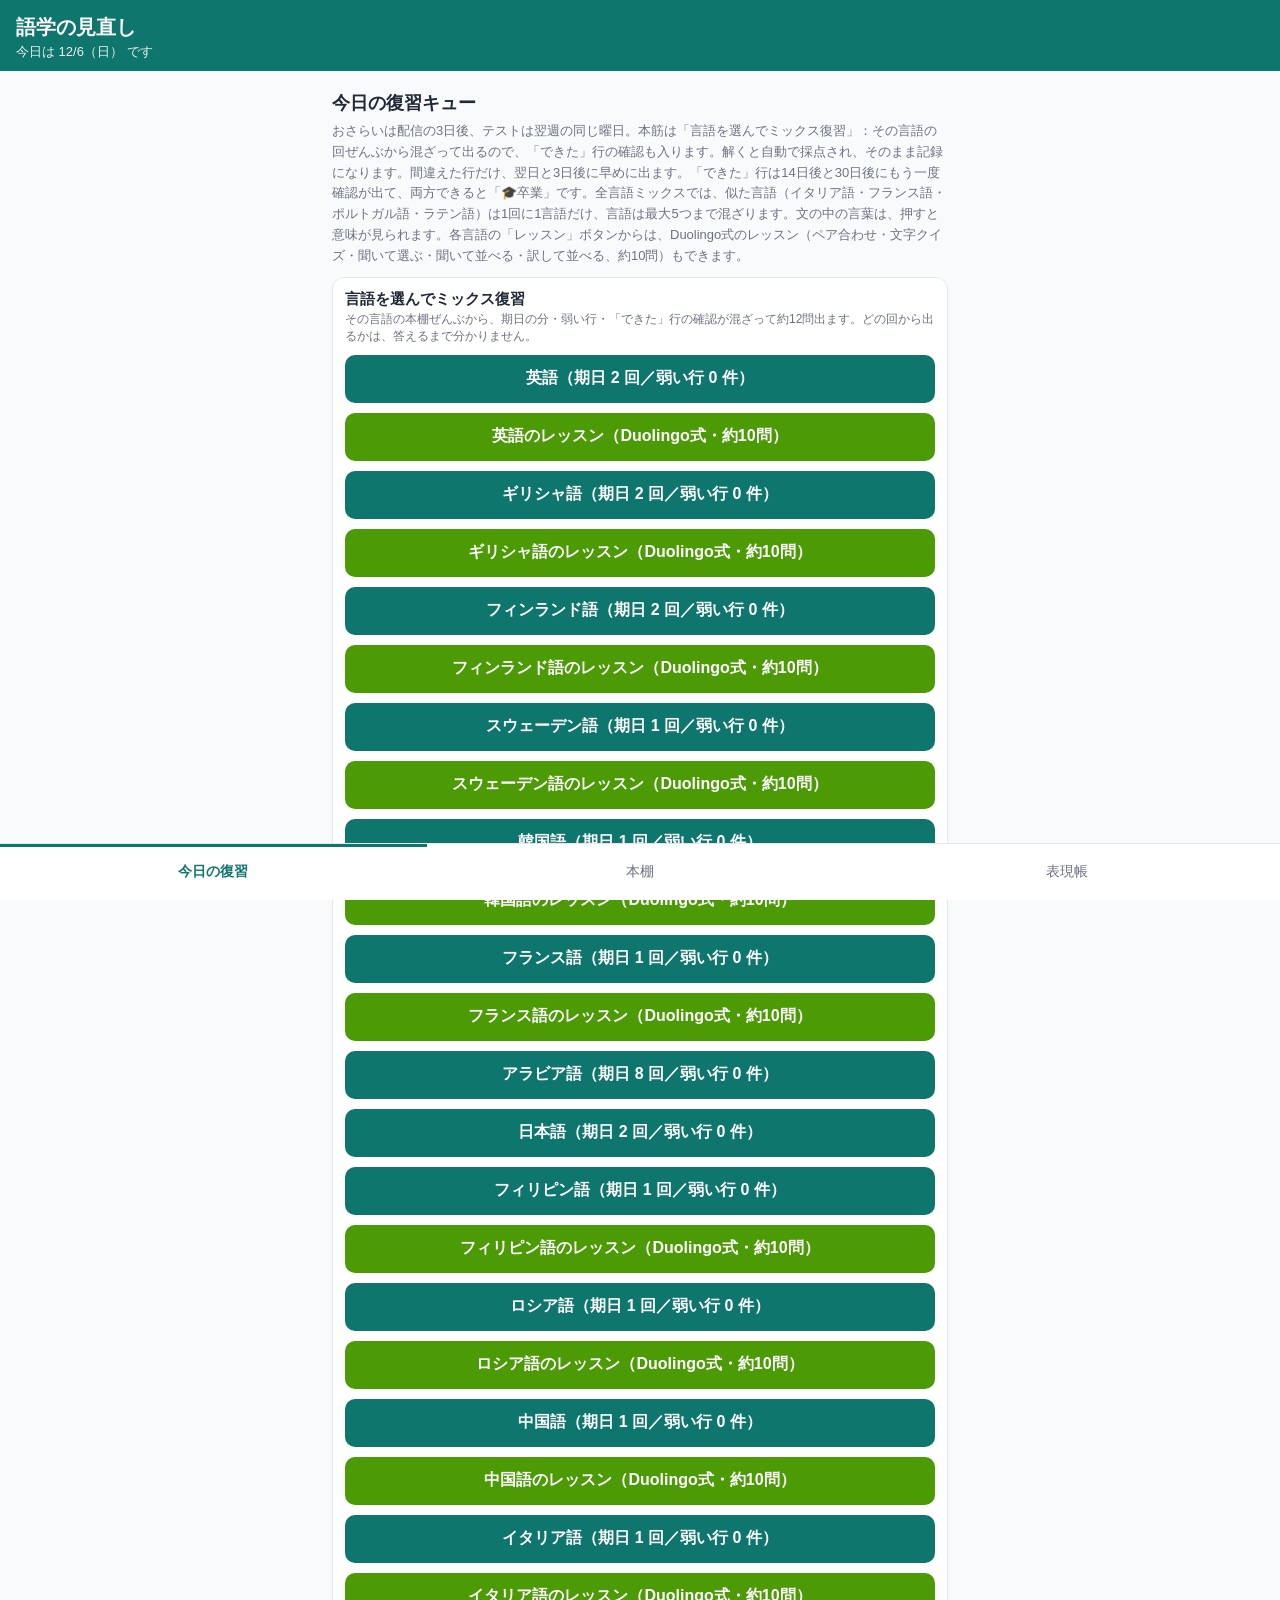
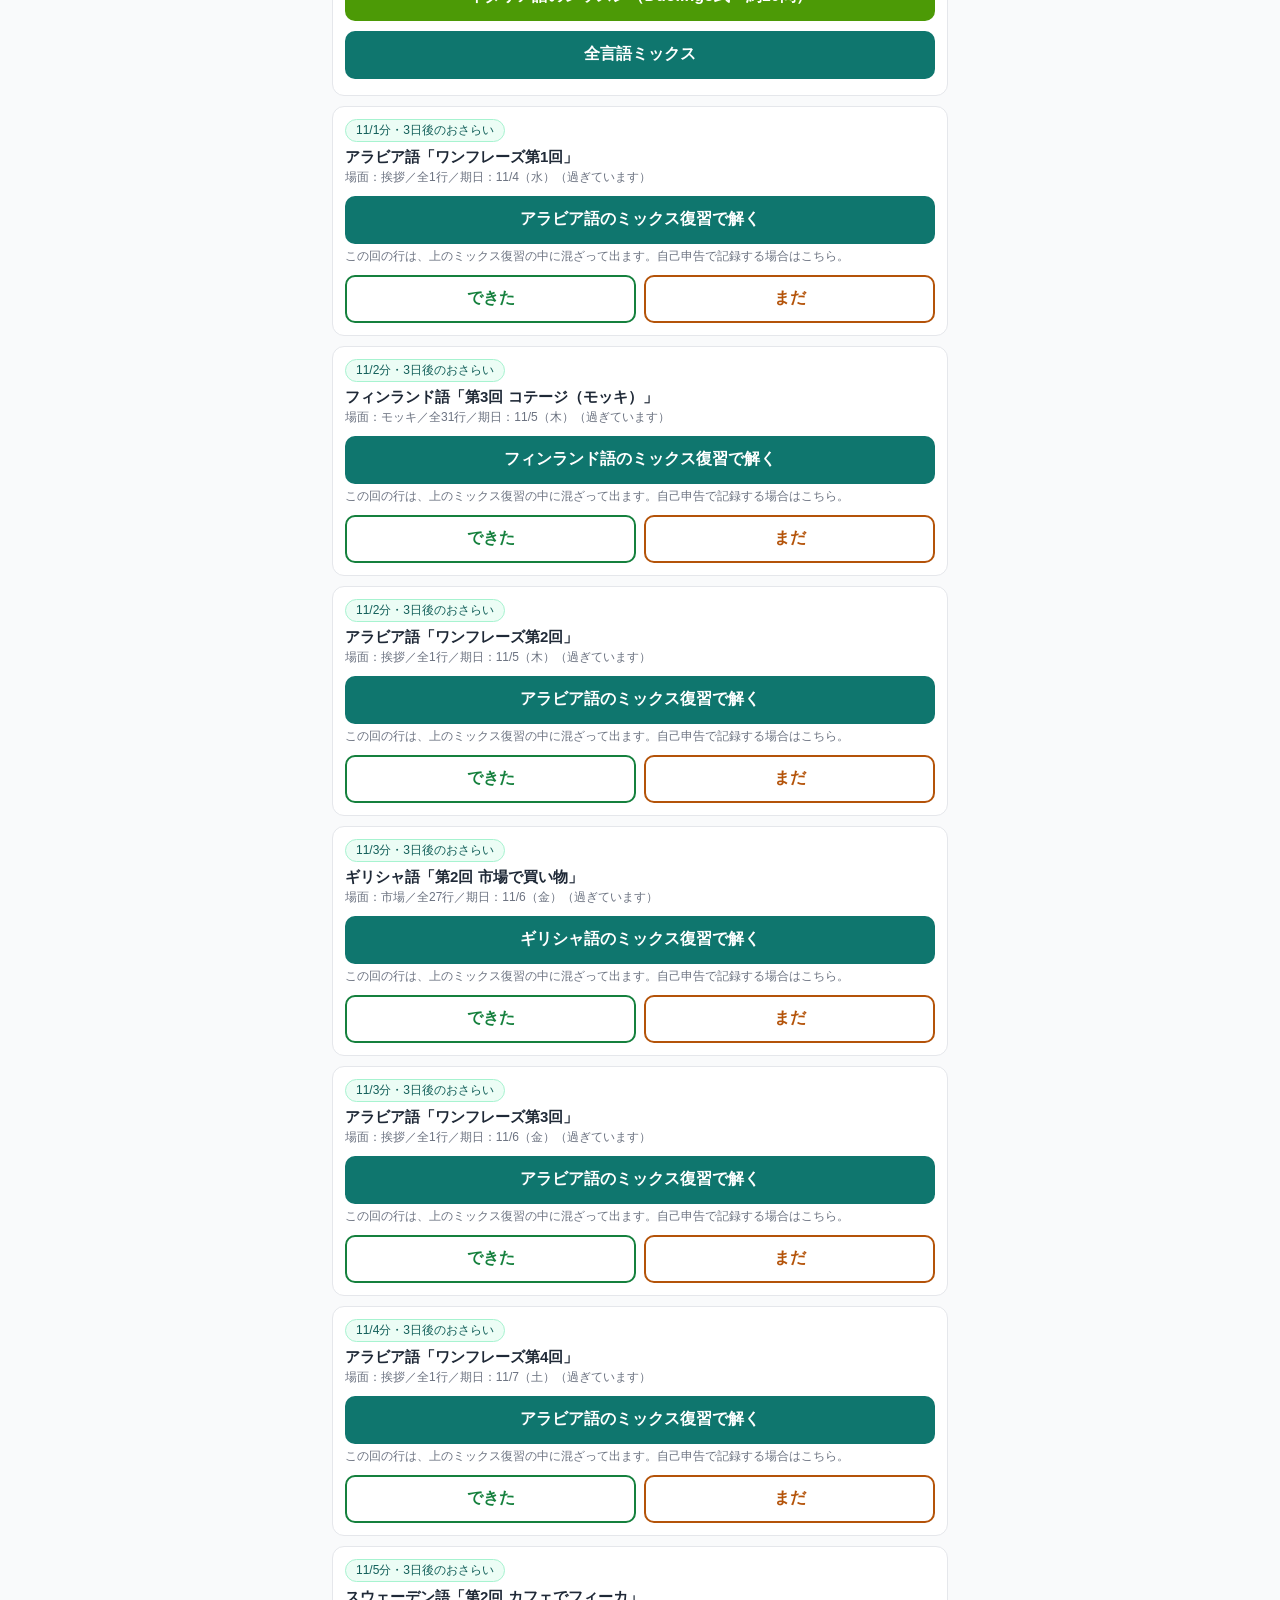
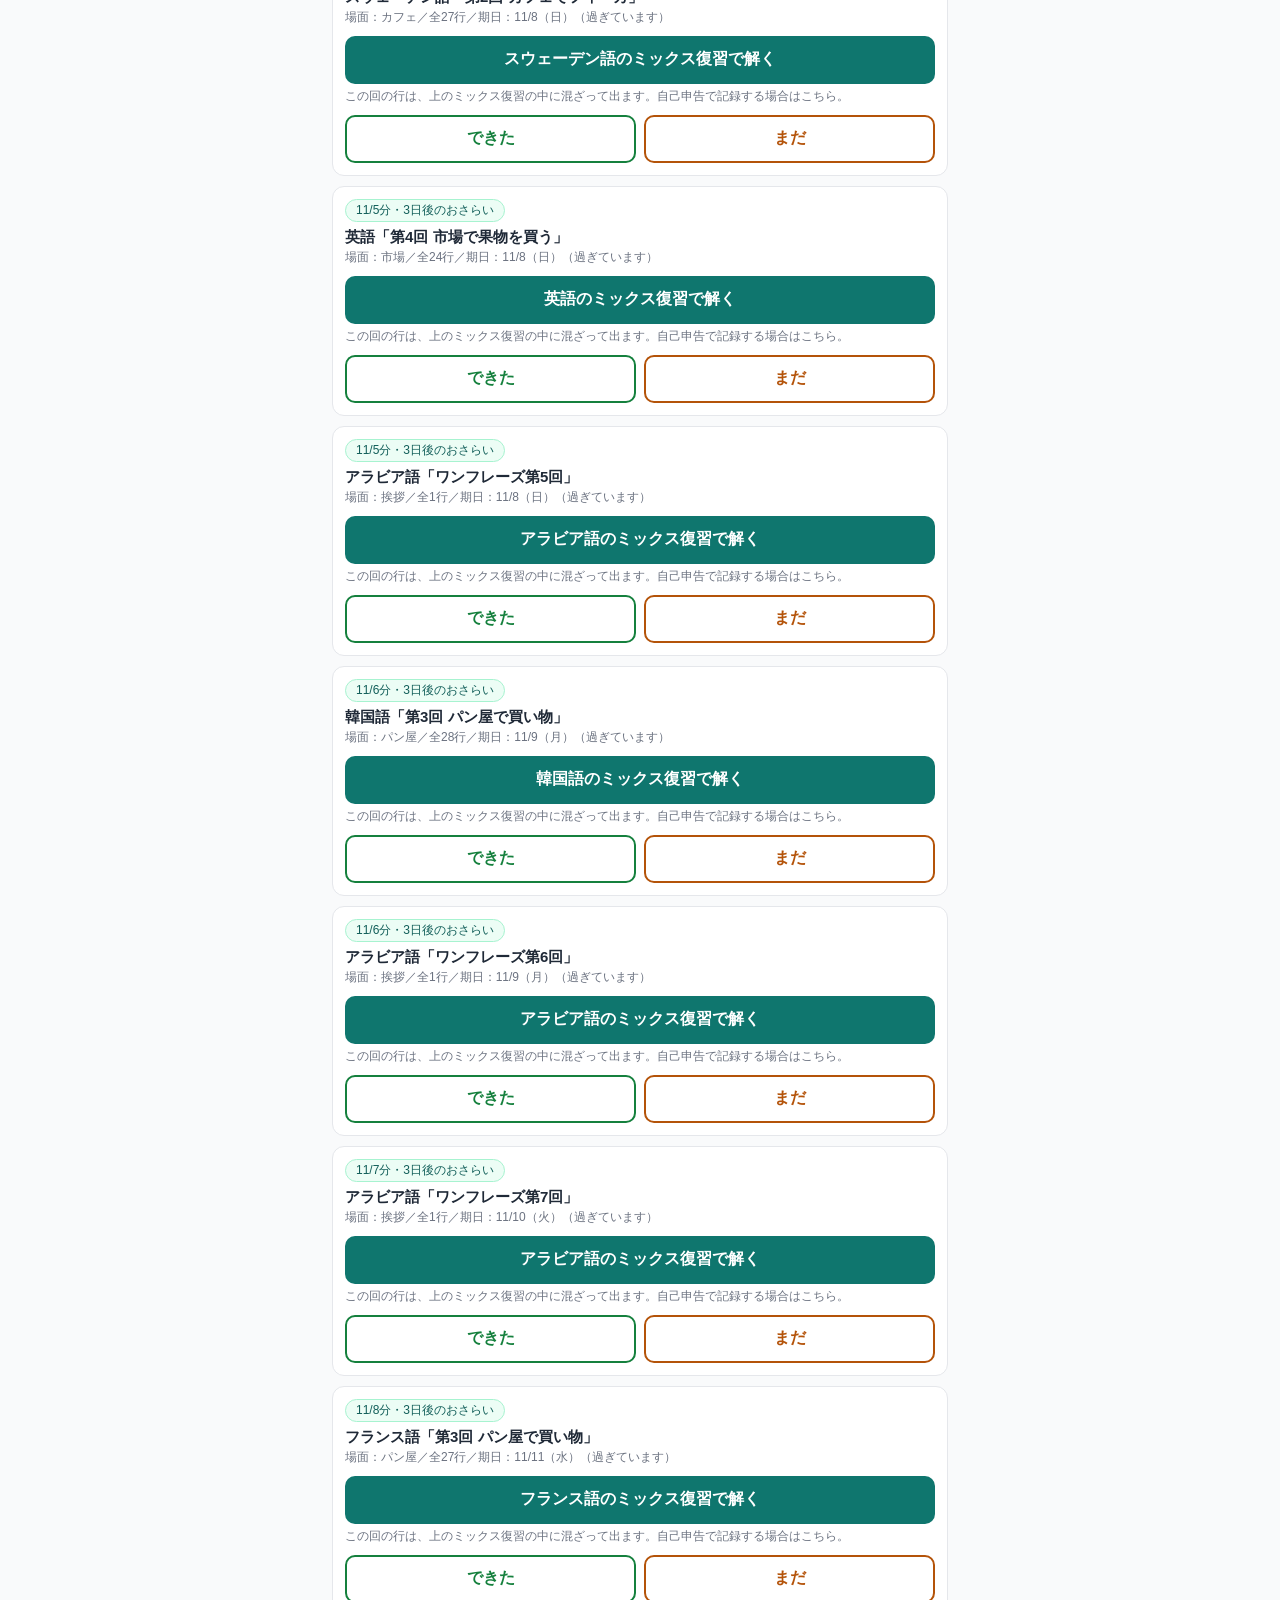
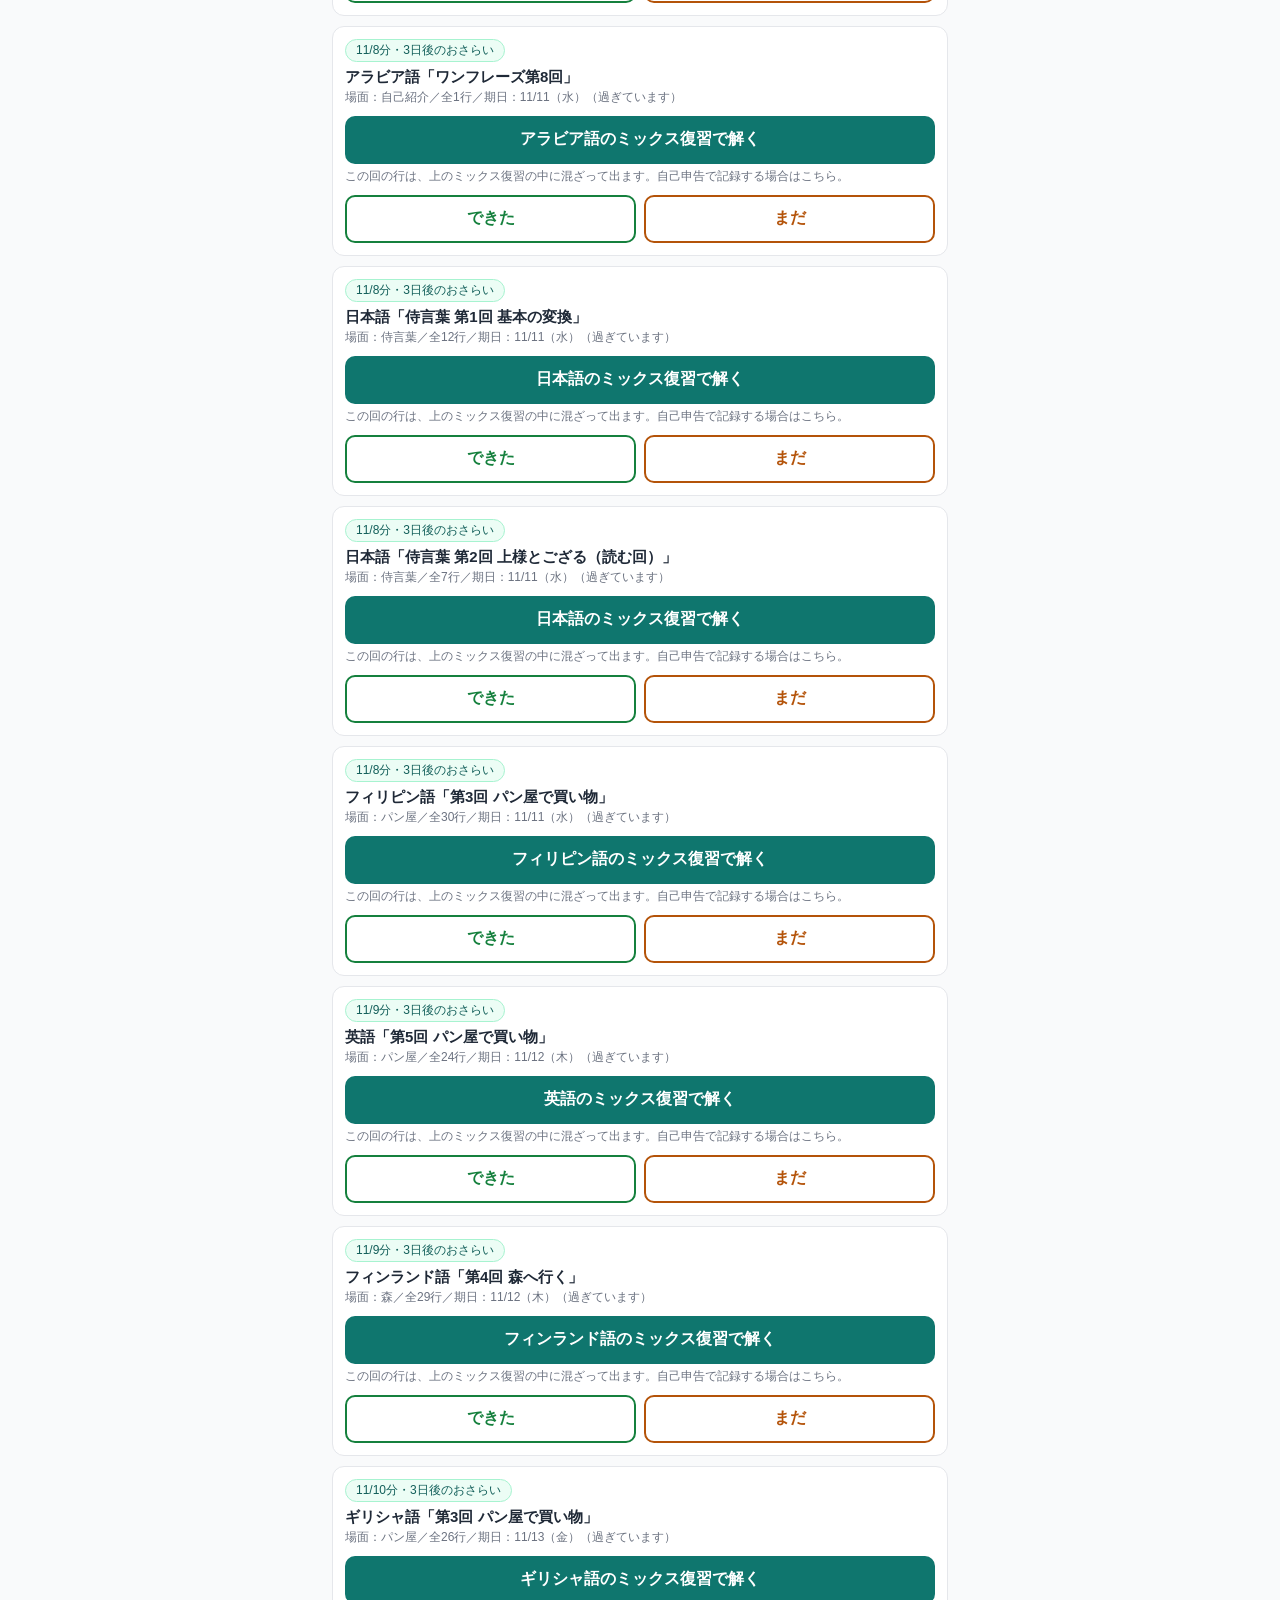
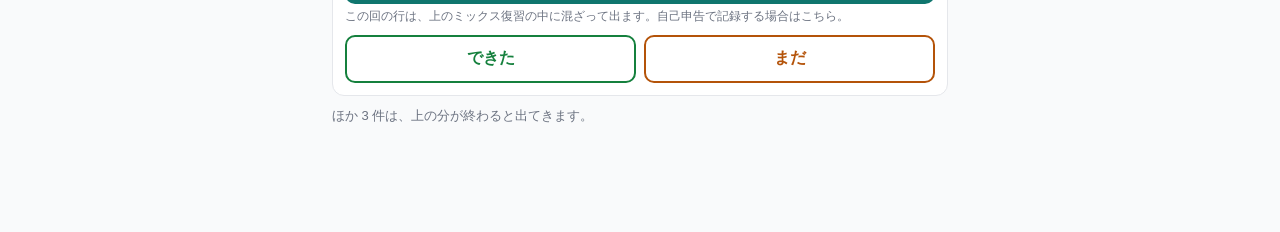
==== commit 6b0446e6: "language-review v7: Duolingo-style lesson mode (pairs/spell/hear/order), all languages" ====
--- a/language-review/index.html
+++ b/language-review/index.html
@@ -6,8 +6,8 @@
 <title>語学の見直し</title>
 <meta name="theme-color" content="#0f766e">
 <link rel="manifest" href="manifest.webmanifest">
-<link rel="icon" type="image/svg+xml" href="icons/icon.svg">
-<link rel="apple-touch-icon" href="icons/icon.svg">
+<link rel="icon" type="image/png" href="icons/icon-192.png">
+<link rel="apple-touch-icon" href="icons/icon-192.png">
 <link rel="stylesheet" href="style.css">
 </head>
 <body>
@@ -20,7 +20,7 @@
   <!-- 1. 今日の復習キュー -->
   <section id="view-queue" class="view">
     <h2>今日の復習キュー</h2>
-    <p class="hint">おさらいは配信の3日後、テストは翌週の同じ曜日。本筋は「言語を選んでミックス復習」：その言語の回ぜんぶから混ざって出るので、「できた」行の確認も入ります。解くと自動で採点され、そのまま記録になります。間違えた行だけ、翌日と3日後に早めに出ます。「できた」行は14日後と30日後にもう一度確認が出て、両方できると「🎓卒業」です。全言語ミックスでは、似た言語（イタリア語・フランス語・ポルトガル語・ラテン語）は1回に1言語だけ、言語は最大5つまで混ざります。文の中の言葉は、押すと意味が見られます。</p>
+    <p class="hint">おさらいは配信の3日後、テストは翌週の同じ曜日。本筋は「言語を選んでミックス復習」：その言語の回ぜんぶから混ざって出るので、「できた」行の確認も入ります。解くと自動で採点され、そのまま記録になります。間違えた行だけ、翌日と3日後に早めに出ます。「できた」行は14日後と30日後にもう一度確認が出て、両方できると「🎓卒業」です。全言語ミックスでは、似た言語（イタリア語・フランス語・ポルトガル語・ラテン語）は1回に1言語だけ、言語は最大5つまで混ざります。文の中の言葉は、押すと意味が見られます。各言語の「レッスン」ボタンからは、Duolingo式のレッスン（ペア合わせ・文字クイズ・聞いて選ぶ・聞いて並べる・訳して並べる、約10問）もできます。</p>
     <div id="queue-list"></div>
   </section>
 
--- a/language-review/style.css
+++ b/language-review/style.css
@@ -215,3 +215,48 @@
 .gp-word { font-weight: 700; font-size: 16px; }
 .gp-reading { font-size: 13px; opacity: .85; }
 .gp-ja { font-size: 14px; }
+
+/* ---------- v7：Duolingo式レッスン ---------- */
+.lsn-btn { background: #4c9a06; }
+.lsn-btn:active { background: #3e7d05; }
+.lsn-top { display: flex; align-items: center; gap: 10px; margin: 6px 0 4px; }
+.lsn-top .quiz-quit {
+  min-height: 36px; padding: 0 12px;
+  border: 1px solid var(--line); background: #fff; border-radius: 8px;
+  font-size: 13px; color: var(--sub); cursor: pointer; white-space: nowrap;
+}
+.lsn-progress {
+  flex: 1; height: 14px; border-radius: 999px;
+  background: #e5e7eb; overflow: hidden;
+}
+.lsn-bar { height: 100%; background: #58a700; border-radius: 999px; transition: width .3s ease; }
+.lsn-count { font-size: 13px; color: var(--sub); white-space: nowrap; }
+.lsn-reading { font-size: 30px; font-weight: 800; text-align: center; margin: 16px 0 18px; letter-spacing: .02em; }
+.lsn-grid { display: grid; grid-template-columns: 1fr 1fr; gap: 10px; }
+.lsn-grid .opt-btn { text-align: center; font-size: 19px; min-height: 68px; }
+.opt-btn.selected { border-color: var(--teal); background: #ecfdf5; }
+.lsn-sound { display: flex; gap: 14px; justify-content: center; align-items: center; margin: 12px 0 18px; }
+.lsn-play {
+  width: 78px; height: 78px; border-radius: 22px; border: none;
+  background: var(--teal); font-size: 34px; cursor: pointer; color: #fff;
+  box-shadow: 0 3px 0 var(--teal-dark);
+}
+.lsn-play:active { background: var(--teal-dark); box-shadow: none; }
+.lsn-play.slow {
+  width: 56px; height: 56px; border-radius: 16px; font-size: 24px;
+  background: #fff; border: 2px solid var(--teal); box-shadow: none;
+}
+.lsn-ja-prompt { font-size: 19px; line-height: 1.6; margin: 8px 0 12px; }
+.lsn-hints { display: flex; flex-wrap: wrap; gap: 6px; margin: 6px 0 10px; }
+.lsn-hint-chip {
+  font-size: 13px; border: 1px solid var(--line); border-radius: 999px;
+  padding: 3px 10px; background: #fff; color: var(--ink);
+}
+.lsn-foot { margin-top: 16px; }
+.lsn-check {
+  width: 100%; min-height: 58px; font-size: 19px; font-weight: 800; letter-spacing: .12em;
+  color: #fff; background: #58a700; border: none; border-radius: 12px; cursor: pointer;
+  box-shadow: 0 3px 0 #3e7d05;
+}
+.lsn-check:active { box-shadow: none; }
+.lsn-check:disabled { background: #d1d5db; color: #6b7280; cursor: default; box-shadow: none; }
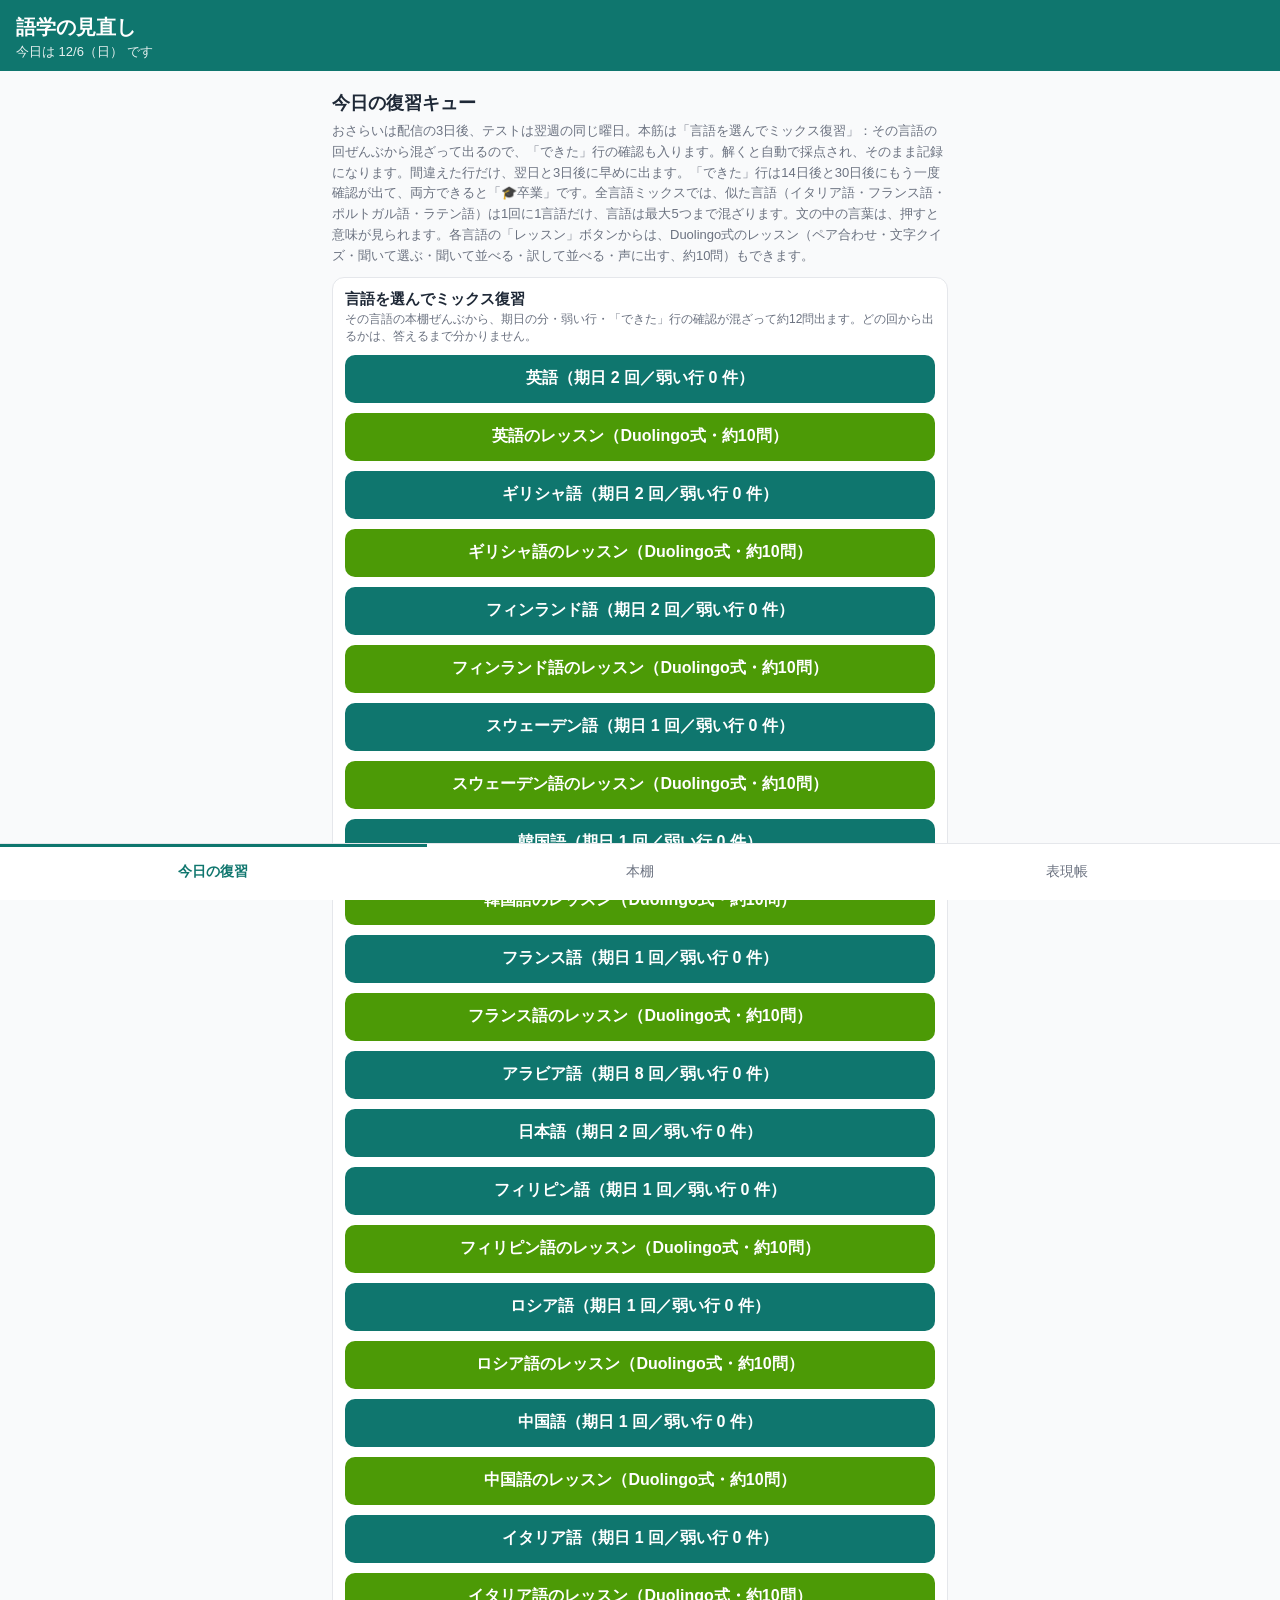
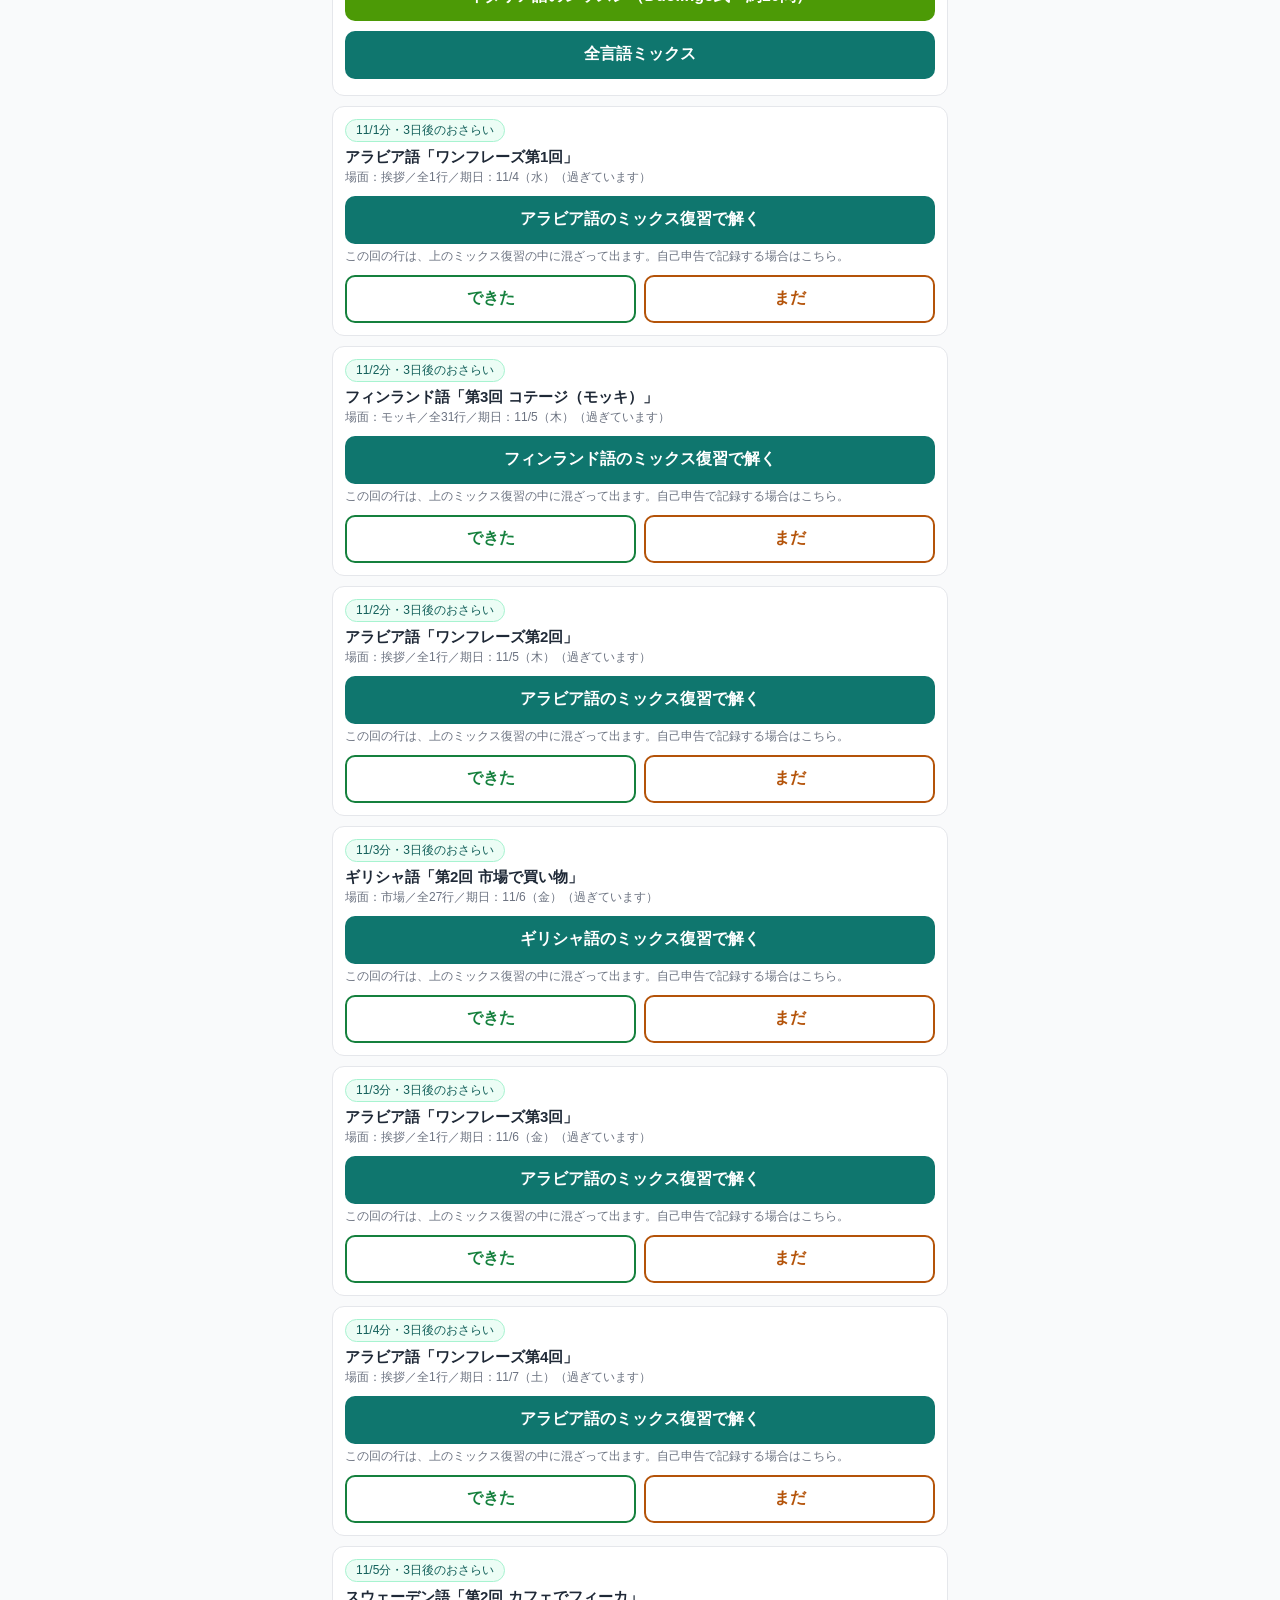
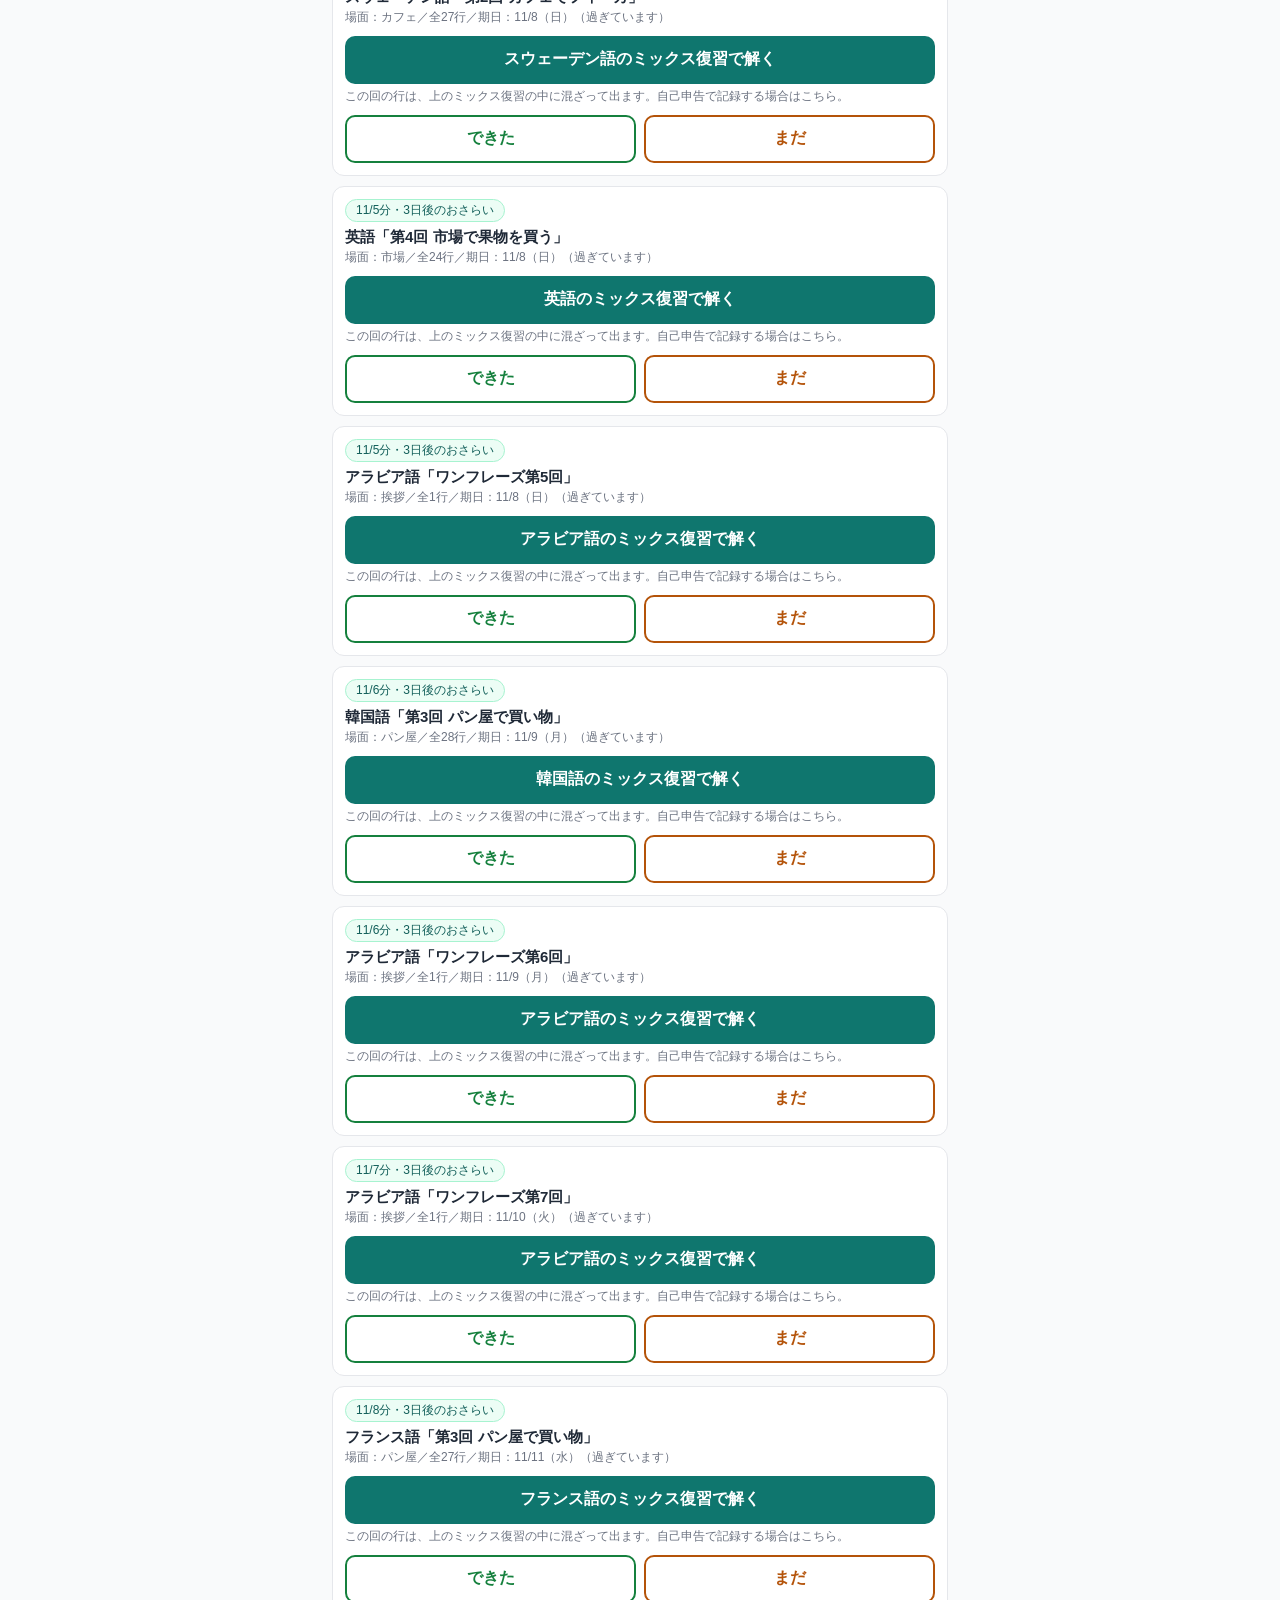
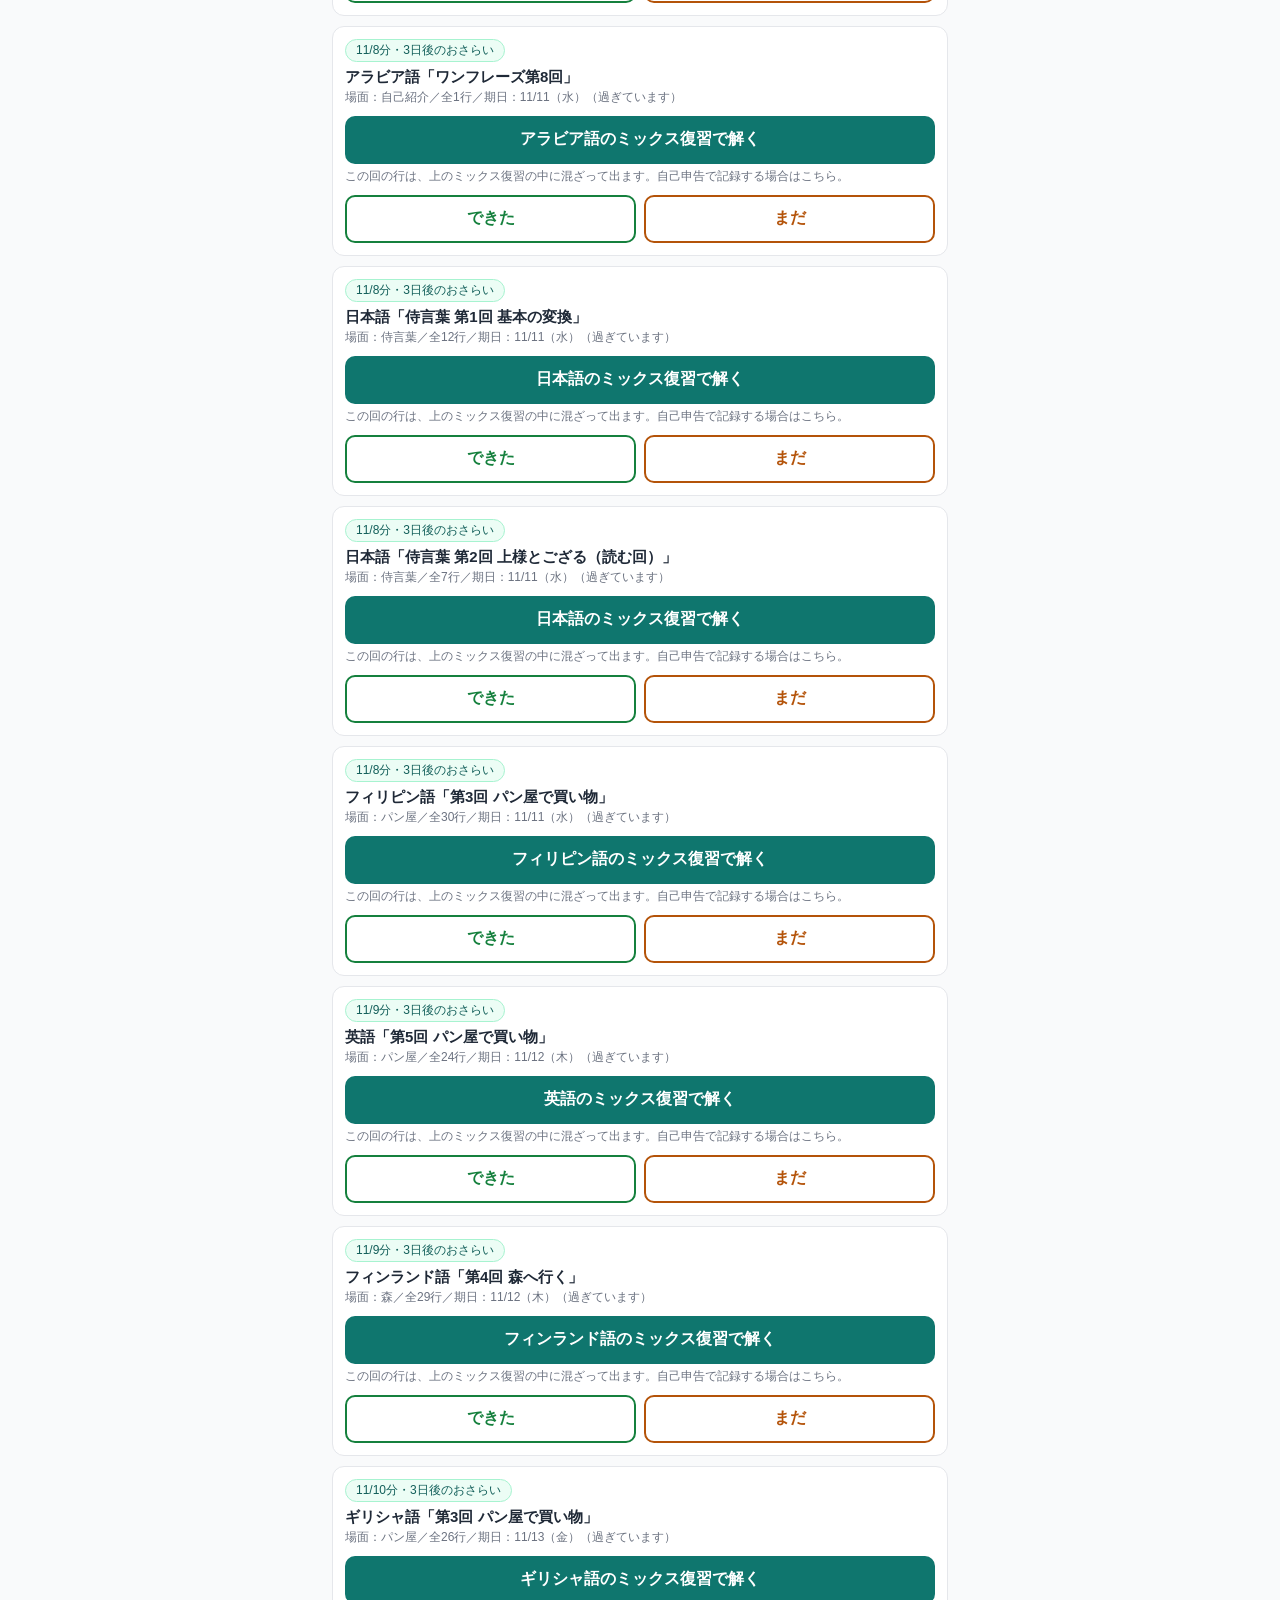
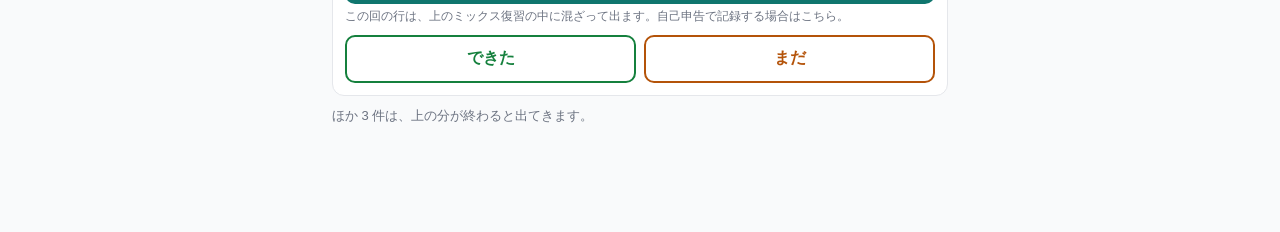
==== commit 0260ce15: "language-review v7 addendum: speaking questions (speech recognition + self-report fallback), slow-pl" ====
--- a/language-review/index.html
+++ b/language-review/index.html
@@ -20,7 +20,7 @@
   <!-- 1. 今日の復習キュー -->
   <section id="view-queue" class="view">
     <h2>今日の復習キュー</h2>
-    <p class="hint">おさらいは配信の3日後、テストは翌週の同じ曜日。本筋は「言語を選んでミックス復習」：その言語の回ぜんぶから混ざって出るので、「できた」行の確認も入ります。解くと自動で採点され、そのまま記録になります。間違えた行だけ、翌日と3日後に早めに出ます。「できた」行は14日後と30日後にもう一度確認が出て、両方できると「🎓卒業」です。全言語ミックスでは、似た言語（イタリア語・フランス語・ポルトガル語・ラテン語）は1回に1言語だけ、言語は最大5つまで混ざります。文の中の言葉は、押すと意味が見られます。各言語の「レッスン」ボタンからは、Duolingo式のレッスン（ペア合わせ・文字クイズ・聞いて選ぶ・聞いて並べる・訳して並べる、約10問）もできます。</p>
+    <p class="hint">おさらいは配信の3日後、テストは翌週の同じ曜日。本筋は「言語を選んでミックス復習」：その言語の回ぜんぶから混ざって出るので、「できた」行の確認も入ります。解くと自動で採点され、そのまま記録になります。間違えた行だけ、翌日と3日後に早めに出ます。「できた」行は14日後と30日後にもう一度確認が出て、両方できると「🎓卒業」です。全言語ミックスでは、似た言語（イタリア語・フランス語・ポルトガル語・ラテン語）は1回に1言語だけ、言語は最大5つまで混ざります。文の中の言葉は、押すと意味が見られます。各言語の「レッスン」ボタンからは、Duolingo式のレッスン（ペア合わせ・文字クイズ・聞いて選ぶ・聞いて並べる・訳して並べる・声に出す、約10問）もできます。</p>
     <div id="queue-list"></div>
   </section>
 
--- a/language-review/style.css
+++ b/language-review/style.css
@@ -252,6 +252,15 @@
   font-size: 13px; border: 1px solid var(--line); border-radius: 999px;
   padding: 3px 10px; background: #fff; color: var(--ink);
 }
+.lsn-say { font-size: 22px; font-weight: 700; line-height: 1.6; text-align: center; margin: 6px 0 8px; }
+.lsn-mic-wrap { text-align: center; margin: 14px 0 6px; }
+.lsn-mic {
+  width: 84px; height: 84px; border-radius: 999px; border: none;
+  background: #e0653a; font-size: 38px; cursor: pointer; color: #fff;
+  box-shadow: 0 3px 0 #b34a26;
+}
+.lsn-mic:active { box-shadow: none; }
+.lsn-mic:disabled { background: #f0a58c; cursor: default; }
 .lsn-foot { margin-top: 16px; }
 .lsn-check {
   width: 100%; min-height: 58px; font-size: 19px; font-weight: 800; letter-spacing: .12em;
